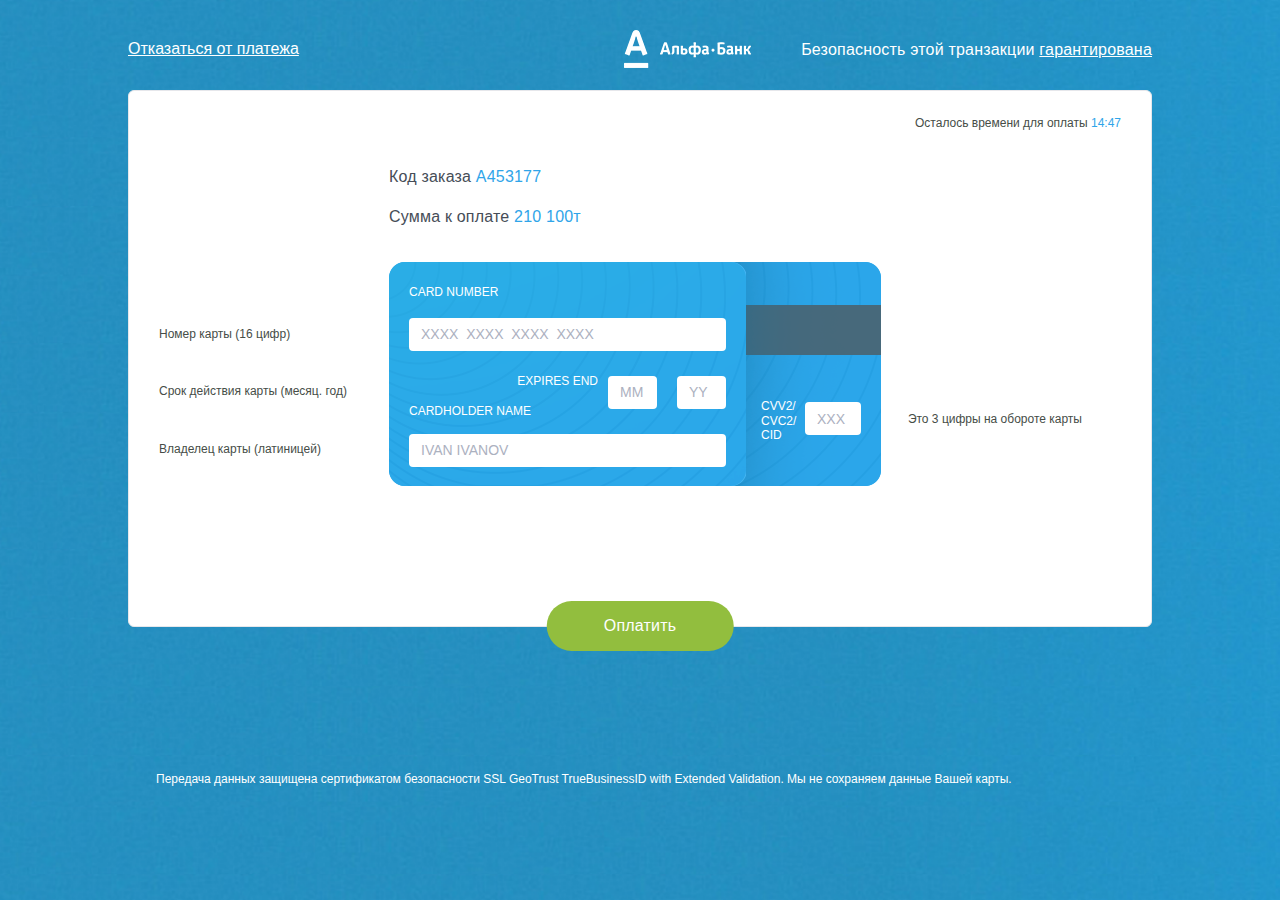
==== index.html @ 0f580984 "upd" ====
<!doctype html>
<html>
<head>
	<meta charset="utf-8">
	<title>Template</title>
	<meta name="viewport" content="width=device-width, initial-scale=1">
	<meta name="format-detection" content="telephone=no">
	<!-- theme color for android 5.0 -->
	<meta name="theme-color" content="#fff"> 
	<link rel="icon" type="image/png" href="img/favicon.png">
	<!-- <meta name="viewport" content="width=1200"> -->
	<!-- <meta name="viewport" content="initial-scale=1, user-scalable=no"> -->
	<link rel="stylesheet" media="all" href="css/screen.css" >
	<link rel="stylesheet" media="all" href="css/style.css" >
	<link rel="stylesheet" media="all" href="css/new.css" >
	<!--[if IE]><script src="js/html5shiv.js"></script><![endif]-->
</head>
<body>
<!-- BEGIN  out-->
<div class="out">
	<!-- center -->
	<div class="center">
		<!-- head -->
		<header class="head">
			<a href="#" class="head__link">Отказаться от платежа</a>
			<div class="head__right">
				<a href="#" class="logo-a"></a>
				<div class="head__text">Безопасность этой транзакции <a href="#">гарантирована</a></div>
			</div>
		</header>
		<!-- card -->
		<div class="cards">
			<form>
				<div class="timer">Осталось времени для оплаты <span class="timer__counter">14:47</span></div>
				<div class="cards__in">
					<div class="cards__left">
						<div class="cards__row">Номер карты (16 цифр)</div>
						<div class="cards__row">Срок действия карты (месяц. год)</div>
						<div class="cards__row">Владелец карты (латиницей)</div>
					</div>
					<div class="cards__right">
						<div class="cards__inf">Код заказа <span>А453177</span></div>
						<div class="cards__inf">Сумма к оплате <span>210 100т</span></div>
						<div class="cards__wrap">
							<div class="card">
								<label class="card__label">card number</label>
								<div class="card__row">
									<input type="text" placeholder="xxxx  xxxx  xxxx  xxxx">
								</div>
								<div class="card__row card__row_term">
									<label class="card__label">EXPIRES END</label>
									<div class="term"><input type="text" placeholder="mm"></div>
									<div class="term"><input type="text" placeholder="yy"></div>
								</div>
								<div class="card__row card__row_name">
									<label class="card__label">cardholder name</label>
									<input type="text" placeholder="IVAN IVANOV">
								</div>
							</div>
							<div class="card card_cvv">
								<div class="cvv">
									<div class="cvv__text">
										<p>CVV2/</p>
										<p>CVC2/</p>
										<p>CID</p>
									</div>
									<div class="cvv__input">
										<input type="text" placeholder="xxx">
									</div>
								</div>
								<div class="card__inf">Это 3 цифры на обороте карты</div>
							</div>
						</div>
					</div>
				</div>
				<button class="btn" type="submit">Оплатить</button>
			</form>
		</div>
	</div>
</div>
<!-- END out-->
<!-- footer -->
<footer class="n-footer">
	<!-- center -->
	<div class="center">Передача данных защищена сертификатом безопасности SSL GeoTrust TrueBusinessID with Extended Validation. Мы не сохраняем данные Вашей карты.</div>
</footer>
<!-- load scripts -->
<script src="js/lib/head.js" data-headjs-load="js/init.js"></script>
</body>
</html>
---- css/screen.css ----
@charset "UTF-8";
@import url(http://fonts.googleapis.com/css?family=Roboto:300,500,400&subset=latin,cyrillic);
html, body, div, span, applet, object, iframe, h1, h2, h3, h4, h5, h6, p, blockquote, pre, a, abbr, acronym, address, big, cite, code, del, dfn, em, img, ins, kbd, q, s, samp, small, strike, strong, sub, sup, tt, var, b, u, i, center, dl, dt, dd, ol, ul, li, fieldset, form, label, legend, table, caption, tbody, tfoot, thead, tr, th, td, article, aside, canvas, details, embed, figure, figcaption, footer, header, hgroup, menu, nav, output, ruby, section, summary, time, mark, audio, video { margin: 0; padding: 0; border: 0; vertical-align: baseline; }

body, html { height: 100%; }

img, fieldset, a img { border: none; }

input[type="text"], input[type="email"], input[type="tel"], textarea { -webkit-appearance: none; }

input[type="submit"], button { cursor: pointer; }
input[type="submit"]::-moz-focus-inner, button::-moz-focus-inner { padding: 0; border: 0; }

textarea { overflow: auto; }

input, button { margin: 0; padding: 0; border: 0; }

div, input, textarea, select, button, h1, h2, h3, h4, h5, h6, a, span, a:focus { outline: none; }

ul, ol { list-style-type: none; }

@media only screen and (min-device-width: 320px) and (max-device-width: 480px) { * { -webkit-text-size-adjust: none; } }
table { border-spacing: 0; border-collapse: collapse; width: 100%; }

html { -webkit-box-sizing: border-box; -moz-box-sizing: border-box; box-sizing: border-box; }

* { -webkit-box-sizing: border-box; -moz-box-sizing: border-box; box-sizing: border-box; }
*:before, *:after { -webkit-box-sizing: border-box; -moz-box-sizing: border-box; box-sizing: border-box; }

body { min-width: 1024px; background: white; font-family: "Roboto", Arial, sans-serif; font-size: 14px; font-weight: 300; line-height: 1.3; color: #464d57; }
body.no-scroll { overflow: hidden; }

a { text-decoration: none; color: #2fa5e9; }
a.pseudo { border-bottom: 1px dotted; }
a.pseudo:hover { text-decoration: none; }
a:hover { color: #9aca40; text-decoration: underline; border-bottom: 0px solid;}

a.check-a { text-decoration: underline; color: #2fa5e9; }
a.check-a:hover { text-decoration: none; color: #2fa5e9; }
input, button, textarea { font-family: "Roboto", Arial, sans-serif; font-size: 14px; font-weight: 300; }

button { background: none; }
/*
.scroll::-webkit-scrollbar { width: 7px; height: 7px; background: none; }
.scroll::-webkit-scrollbar-thumb { background: #e6e7eb; border: 1px solid white; border-radius: 7px; }
.scroll::-webkit-scrollbar-track-piece { width: 7px; }
*/

.scroll { overflow: auto; }
.scroll .jspContainer { overflow: hidden; position: relative; }
.scroll .jspPane { position: absolute; }
.scroll .jspVerticalBar { position: absolute; top: 0; right: 0; width: 5px; height: 100%; background: #e4e8eb; border-radius: 3px; }
.scroll .jspHorizontalBar { position: absolute; bottom: 0; left: 0; width: 100%; height: 16px; }
.scroll .jspVerticalBar *, .scroll .jspHorizontalBar * { margin: 0; padding: 0; }
.scroll .jspCap { display: none; }
.scroll .jspHorizontalBar .jspCap { float: left; }
.scroll .jspTrack { position: relative; }
.scroll .jspDrag { background: #acb1bf; position: relative; top: 0; left: 0; border-radius: 3px; cursor: pointer; }
.scroll .jspHorizontalBar .jspTrack, .scroll .jspHorizontalBar .jspDrag { float: left; height: 100%; }
.scroll .jspArrow { background: #50506d; text-indent: -20000px; display: block; cursor: pointer; }
.scroll .jspArrow.jspDisabled { cursor: default; background: #80808d; }
.scroll .jspVerticalBar .jspArrow { height: 16px; }
.scroll .jspHorizontalBar .jspArrow { width: 16px; float: left; height: 100%; }
.scroll .jspVerticalBar .jspArrow:focus { outline: none; }
.scroll .jspCorner { background: #eeeef4; float: left; height: 100%; }


.bg { padding-bottom: 50px; background: #2c94c6; }
.bg.bg_inner .header { margin-bottom: 10px; }
.bg.bg_mb40 { margin-bottom: 40px; }
.bg.bg_mb80 { margin-bottom: 80px; }
.bg.bg_main { margin-bottom: 0px; background: url(../img/bg.jpg) no-repeat 50% 0 #2c94c6; background-size: 100% auto; }

.center { width: 90%; max-width: 1480px; min-width: 1024px; margin: 0 auto; }
.center.center_small { padding: 0 5%; }

.center-w600 { width: 600px; margin: 0 auto; }

.header { position: relative; margin-bottom: 10px; z-index: 20; }
.header.header_simple { background: #2c94c6; margin-bottom: 30px; }
.header .header__in { height: 86px; padding-top: 35px; border-bottom: 1px solid #55add5; *zoom: 1; }
.header .header__in:after { content: " "; display: table; clear: both; }
.header .header__phone, .header .header__btn { float: left; height: 39px; font-weight: 300; color: white; }
.header .header__phone .icon, .header .header__phone span, .header .header__btn .icon, .header .header__btn span { display: inline-block; vertical-align: middle; }
.header .header__phone span, .header .header__btn span { font-size: 16px; }
.header .header__phone span + .icon, .header .header__btn span + .icon { margin-left: 10px; }
.header .header__phone .icon, .header .header__btn .icon { position: relative; top: -2px; }
.header .header__phone .icon + span, .header .header__btn .icon + span { margin-left: 10px; }
.header .header__phone .icon-arr-down-think, .header .header__btn .icon-arr-down-think { top: 0; font-size: 8px; }
.header .header__phone .icon-user, .header .header__btn .icon-user { font-size: 14px; }
.header .header__phone .icon-phone, .header .header__btn .icon-phone { font-size: 15px; }
.header .header__phone .icon-chat, .header .header__btn .icon-chat { font-size: 15px; }
.header .header__phone { margin-right: 20px; text-align: center; font-size: 0; }
.header .header__phone:before { content: ""; display: inline-block; vertical-align: middle; width: 0; height: 100%; }
.header .header__btn { position: relative; padding: 0 20px; border-radius: 20px; font-size: 0; }
.header .header__btn span { position: relative; top: -1px; border-bottom: 1px solid; }
.header .header__btn.is-active { background: #2a8dbd; }
.header .header__btn.is-active:after { content: ""; position: absolute; bottom: -12px; left: 50%; margin-left: -10px; width: 0px; height: 0px; border-style: solid; border-width: 0 12px 12px 12px; border-color: transparent transparent white transparent; }
.header .header__btn.is-active span { border-color: transparent; }
.header .header__btn.is-active .icon-arr-down-think { top: -1px; -ms-transform: rotate(180deg); -webkit-transform: rotate(180deg); transform: rotate(180deg); }
.header .header__btn_right { float: right; margin-right: -20px; }
.header .header__logo { position: absolute; top: 30px; left: 50%; width: 146px; height: 47px; margin-left: -80px; background: url("../img/svg/logo.svg") no-repeat 0 0; -webkit-background-size: 161px 48px; -moz-background-size: 161px 48px; -o-background-size: 161px 48px; background-size: 161px 48px; width: 161px; height: 48px; display: inline-block; }
.header .header__drop { display: none; position: absolute; top: 85px; left: 0; right: 0; padding: 30px 0 20px; box-shadow: 0 1px 0 0 #e6e7eb; background: white; z-index: 10; }
.header .header__drop.is-upper { z-index: 20; }
.header .header__drop_user { padding: 45px 0; }
.header .header__row { display: table; width: 100%; }

.btn { height: 50px; padding: 0 57px; background: #92be3e; border-radius: 25px; font-size: 16px; font-family: "Roboto", Arial, sans-serif; color: white; }
.btn:hover { background: #9aca40; }
.btn.btn_p30 { padding: 0 30px; }
.btn.btn_small { height: 35px; padding: 0 16px 1px; font-size: 14px; }
.btn.btn_circle { width: 35px; height: 35px; padding: 0; }
.btn.btn_wide { width: 100%; }
.btn.btn_wide.btn_ico { text-align: center; }
.btn.btn_fb, .btn.btn_vk, .btn.btn_ico { text-align: left; font-size: 0; }
.btn.btn_fb i, .btn.btn_fb span, .btn.btn_vk i, .btn.btn_vk span, .btn.btn_ico i, .btn.btn_ico span { display: inline-block; vertical-align: middle; }
.btn.btn_fb span, .btn.btn_vk span, .btn.btn_ico span { margin-left: 10px; padding: 4px 0 4px 10px; border-left: 1px solid rgba(255, 255, 255, 0.3); font-size: 14px; }
.btn.btn_ico-simple { font-size: 0; text-transform: none; }
.btn.btn_ico-simple i, .btn.btn_ico-simple span { display: inline-block; vertical-align: middle; }
.btn.btn_ico-simple span { font-size: 14px; }
.btn.btn_ico-simple i { margin-left: 7px; }
.btn.btn_ico-simple .icon-link { font-size: 14px; }
.btn.btn_white { border-color: transparent; background: transparent; color: white; }
.btn.btn_white span { border-bottom: 1px dotted; }
.btn.btn_white:hover span{ border-bottom: 0px dotted; color: #9aca40;}
.btn.btn_white.is-active { position: relative; border-color: white; background: white; color: #2fa5e9; cursor: default; }
.btn.btn_white.is-active:after { content: ""; position: absolute; left: 50%; bottom: -8px; margin-left: -8px; width: 0px; height: 0px; border-style: solid; border-width: 8px 8px 0 8px; border-color: white transparent transparent transparent; }
.btn.btn_white.is-active span { border-color: transparent; }
.btn.btn_white.is-active:hover span{ border-color: transparent; border-bottom: 0px dotted; color:#2fa5e9}
.btn.btn_bold { font-family: "Roboto", Arial, sans-serif; font-size: 16px; font-weight: 400; }
.btn.btn_blue { background: #2fa5e9; }
.btn.btn_blue:hover { background: #00b6f1; }

.btn.btn_fb { background: #3b5998; }
.btn.btn_vk { background: #4c75a3; }

.btn.btn_fb:hover { background: #4565a7; }
.btn.btn_vk:hover { background: #557eab; }


.btn .icon-facebook, .btn .icon-user { font-size: 14px; }
.btn .icon-vk { font-size: 18px; }
.btn .icon-off { position: relative; top: -1px; font-size: 15px; }
.btn .icon-chat { font-size: 16px; }
.btn .icon-chat:hover { font-size: 16px; border-bottom: 0px solid;}
.btn .icon-close-think { font-size: 13px; }
.btn .icon-creditcard { font-size: 15px; }
.btn .icon-tenge { font-size: 14px; }

.btn-round:hover .btn-round__title { border-color: transparent; color: #9aca40; }
.btn-round.btn-round_plus .btn-round__icon .icon { -ms-transform: rotate(45deg); -webkit-transform: rotate(45deg); transform: rotate(45deg); }
.btn-round.btn-round_mt270 { margin-top: 270px; }
.btn-round .btn-round__icon, .btn-round .btn-round__title { display: inline-block; vertical-align: middle; }
.btn-round .btn-round__icon { width: 40px; height: 40px; margin-right: 7px; background: #92be3e; border-radius: 50%; color: white; text-align: center; font-size: 0; }
.btn-round .btn-round__icon:before { content: ""; display: inline-block; vertical-align: middle; width: 0; height: 100%; }
.btn-round .btn-round__icon .icon { display: inline-block; font-size: 16px; vertical-align: middle; }
.btn-round .btn-round__title { font-size: 14px; border-bottom: 1px solid; color: white; }

.promo { text-align: center; color: white; }
.promo.promo_mb75 { margin-bottom: 75px; } 
.promo.is-hide > .center { height: 0; min-height: 0; }
.promo.promo_tickets { margin-bottom: 40px; }
.promo.promo_tickets .promo__text { margin-bottom: 40px; }
.promo.promo_tickets .promo__text a { display: inline-block; color: white; line-height: 1; }
.promo.promo_tickets .promo__text a:hover {  border-bottom: 0px solid; color: #9aca40;}
.promo.promo_tickets .promo__text .icon-tenge { font-size: 13px; }
.promo.promo_payment { margin-bottom: 75px; }
.promo.promo_payment .promo__text { margin-bottom: 0; }
.promo.promo_payment .promo__text p { margin-bottom: 10px; font-size: 14px; }
.promo.promo_payment .promo__text p:first-child { margin-bottom: 30px; font-size: 16px; }
.promo.promo_success { margin-bottom: 50px; }
.promo.promo_success .promo__text { margin-bottom: 0; }
.promo.promo_success .promo__text p { margin-bottom: 10px; font-size: 14px; }
.promo.promo_success .promo__text p:first-child { margin-bottom: 40px; font-size: 16px; }
.promo.promo_success .promo__text span { font-size: 16px; font-weight: 500; }
.promo.promo_success .btn { margin-top: 5px; }
.promo.promo_success .icon-star { font-size: 22px; }
.promo.promo_success .icon-tenge { font-size: 13px; }
.promo .promo__in { display: inline-block; width: 100%; padding: 25px 5% 65px; vertical-align: middle; }
.promo .promo__close { position: absolute; top: 0; right: 0; font-size: 0; font-weight: 300; color: white; }
.promo .promo__close:hover { color: #9aca40; }
.promo .promo__close span, .promo .promo__close .icon { display: inline-block; vertical-align: middle; }
.promo .promo__close span { border-bottom: 1px dotted; font-size: 14px; line-height: 1.3; }
.promo .promo__close .icon { margin-left: 10px; font-size: 16px; }
.promo .promo__title { margin-bottom: 20px; font-size: 40px; line-height: 1.1; }
.promo .promo__text { margin-bottom: 80px; font-size: 16px; }
.promo .promo__list { font-size: 0; }
.promo .promo__item { display: inline-block; width: 20%; padding: 0 2%; vertical-align: top; }
.promo .promo__item:nth-child(1) .icon { color: #9d54af; }
.promo .promo__item:nth-child(2) .icon { color: #29c2fa; }
.promo .promo__item:nth-child(3) .icon { color: #4ac277; }
.promo .promo__item:nth-child(4) .icon { color: #f55850; }
.promo .promo__item:nth-child(5) .icon { color: #f99b1f; }
.promo .promo__ico { width: 120px; height: 120px; background: white; border-radius: 50%; margin: 0 auto 25px; text-align: center; font-size: 0; }
.promo .promo__ico:before { content: ""; display: inline-block; vertical-align: middle; width: 0; height: 100%; }
.promo .promo__ico .icon { font-size: 64px; vertical-align: middle; }
.promo .promo__type { margin-bottom: 15px; font-size: 20px; font-weight: 400; }
.promo .promo__desc { font-size: 14px; line-height: 1.7; }
.promo > .center { position: relative; height: calc(100vh - 216px); min-height: 550px; color: white; text-align: center; font-size: 0; -webkit-transition: height 0.4s; -moz-transition: height 0.4s; -o-transition: height 0.4s; transition: height 0.4s; overflow: hidden; }
.promo > .center:before { content: ""; display: inline-block; vertical-align: middle; width: 0; height: 100%; }

.tabs { margin-bottom: 70px; }
.tabs .tabs__nav { *zoom: 1; }
.tabs .tabs__nav:after { content: " "; display: table; clear: both; }
.tabs .tabs__nav-in { float: left; background: #cde7f3; border-radius: 8px 8px 0 0; overflow: hidden; }
.tabs .tabs__nav-in a { float: left; width: 265px; height: 65px; text-align: center; font-size: 0; }
.tabs .tabs__nav-in a:before { content: ""; display: inline-block; vertical-align: middle; width: 0; height: 100%; }
.tabs .tabs__nav-in a.is-active { background: white; }
.tabs .tabs__nav-in a.is-active .icon { color: #9aca40; }
.tabs .tabs__nav-in a.is-active span { color: #464d57; }
.tabs .tabs__nav-in .icon, .tabs .tabs__nav-in span { display: inline-block; vertical-align: middle; color: #2fa5e9; }
.tabs .tabs__nav-in .icon { margin-right: 12px; font-size: 22px; }
.tabs .tabs__nav-in span { border-bottom: 1px dotted; font-size: 16px; color: #2fa5e9; line-height: 1.2; }
.tabs .tabs__nav-in span:hover { border-bottom: 0px dotted; font-size: 16px;  line-height: 1.2; }
.tabs .tabs__container { background: white; border-radius: 0 8px 8px 8px; }

.route { position: relative; padding: 27px 30px 30px; }
.route .route__row { position: relative; display: table; width: 100%; table-layout: fixed; margin-bottom: 30px; }
.route .route__row_labels { margin-bottom: 15px; font-size: 14px; font-weight: 400; text-transform: uppercase; }
.route .route__row_labels .route__cell { padding-left: 65px; }
.route .route__row_labels .route__cell:first-child { padding: 0 65px 0 0; }
.route .route__cell { display: table-cell; width: 50%; vertical-align: top; }
.route .route__cell > .btn { float: right; }
.route .route__cell_padding { padding-left: 65px; }
.route .route__cell_center { width: 130px; padding: 0 20px; }
.route .route__text { display: table-cell; height: 35px; color: #acb1bf; vertical-align: middle; }
.route .route__plane { position: relative; padding: 6px 0; text-align: center; font-size: 0; }
.route .route__plane:before { content: ""; position: absolute; top: 18px; left: 0; width: 100%; height: 1px; border-bottom: 1px dotted #c8cbd4; }
.route .route__plane .icon { position: relative; padding: 0 5px; background: white; font-size: 23px; color: #2fa5e9; z-index: 2; }
.route .route__btn { position: absolute; left: 0; right: 0; bottom: -25px; text-align: center; }
.route .date { float: left; }
.route .date_right { float: right; }
.route .date_right.is-active:before, .route .date_right.is-active:after { left: auto; right: 30px; }
.route .mselect_ml155 { margin-left: 155px; }
.route .mselect_mr155 { margin-right: 155px; }
.route .mselect_mr51 { margin-right: 51px; }
.route .people { float: left; margin-right: 5px; }

.route2 { position: relative; padding: 0px 0px 0px; height: 0px;}
.route2 .route__btn { position: absolute; left: 0; right: 0; bottom: -25px; text-align: center; }

.add { height: 8px; margin-bottom: 40px; border-bottom: 1px solid #e6e7eb; text-align: center; font-size: 0; }
.add.add_no-border { height: auto; border: none; }
.add.add_mb80 { margin-bottom: 80px; }
.add .add__btn { padding: 0 25px; background: white; font-size: 0; vertical-align: middle; }
.add .add__btn span { display: inline-block; margin-left: 10px; border-bottom: 1px dotted; font-size: 14px; font-weight: 400; vertical-align: middle; line-height: 1.3; }
.add .add__btn:hover span { color: #9aca40; border-bottom: 0px dotted;}
.add .add__btn:hover .plus { background: #9aca40; border-bottom: 0px dotted;}

.plus, .minus { position: relative; display: inline-block; width: 16px; height: 16px; background: #2fa5e9; border-radius: 50%; vertical-align: middle; }
.plus:before, .plus:after, .minus:before, .minus:after { content: ""; position: absolute; background: white; }
.plus:before, .minus:before { top: 7px; left: 4px; width: 8px; height: 2px; }

.plus:after { top: 4px; left: 7px; width: 2px; height: 8px; }

.date.is-active:before, .date.is-active:after { content: ""; position: absolute; bottom: -5px; left: 30px; width: 0px; height: 0px; border-style: solid; border-width: 0 10px 10px 10px; border-color: transparent transparent #afd0e1 transparent; z-index: 30; }
.date.is-active:after { bottom: -6px; border-color: transparent transparent #f9f9fb transparent; }
.date.is-active .dp { z-index: 20; }
.date.is-chousen .date__value { font-weight: 400; }
.date .date__in { padding: 7px 0; cursor: pointer; }
.date .date__value, .date .date__ico { display: inline-block; vertical-align: middle; }
.date .date__value { border-bottom: 1px dotted; line-height: 1.2; color: #2fa5e9; }
.date .date__value:hover { border: none; color: #9aca40;  } 
.date .date__ico { margin-right: 5px; text-align: center; color: #2fa5e9; }
.date .icon { font-size: 17px; }
.date .icon:hover { border: none; color: #9aca40;  }

.mselect { position: relative; }
.mselect .mselect__value { display: none; height: 35px; border: 1px solid #c8cbd4; border-radius: 4px; overflow: hidden; }
.mselect .mselect__del { float: right; height: 33px; margin-left: 10px; padding: 0 10px 1px; font-size: 0; color: #ced1d9; }
.mselect .mselect__del:hover { color: #2fa5e9; }
.mselect .mselect__del .icon, .mselect .mselect__del span { display: inline-block; vertical-align: middle; font-size: 14px; }
.mselect .mselect__del .icon { margin-left: 5px; }
.mselect .mselect__text { padding: 0 15px; line-height: 33px; font-weight: 400; overflow: hidden; -ms-text-overflow: ellipsis; text-overflow: ellipsis; white-space: nowrap; }
.mselect .mselect__text span { font-size: 12px; font-weight: 300; color: #acb1bf; }
.mselect .mselect__drop { display: none; position: absolute; top: 39px; left: 0; right: 0; min-width: 330px; min-height: 35px; background: white; border: 1px solid #2fa5e9; border-radius: 4px; box-shadow: 0 1px 3px rgba(0, 0, 0, 0.2); z-index: 10; }
.mselect .mselect__drop:before, .mselect .mselect__drop:after { content: ""; position: absolute; top: -10px; left: 30px; width: 0px; height: 0px; border-style: solid; border-width: 0 10px 10px 10px; }
.mselect .mselect__drop:before { top: -10px; border-color: transparent transparent #2fa5e9 transparent; }
.mselect .mselect__drop:after { top: -9px; border-color: transparent transparent white transparent; }
.mselect .mselect__wrap:before, .mselect .mselect__wrap:after { content: ""; position: absolute; left: 0; right: 10px; height: 5px; background: white; }
.mselect .mselect__wrap:before { top: 0; border-radius: 4px 4px 0 0; }
.mselect .mselect__wrap:after { bottom: 0; border-radius: 0 0 4px 4px; }
.mselect .mselect__map { padding: 10px; }
.mselect .mselect__list { display: table; width: 100%; margin-bottom: 10px; }
.mselect .mselect__btn, .mselect .mselect__city, .mselect .mselect__item { display: table; width: 100%; }
.mselect .mselect__cell { display: table-cell; }
.mselect .mselect__cell:last-child { text-align: right; text-transform: uppercase; }
.mselect .mselect__btn { background: #92be3e; border-radius: 4px; cursor: pointer; }
.mselect .mselect__btn:hover { background: #9aca40; }
.mselect .mselect__btn .mselect__cell { padding: 10px; color: white; vertical-align: middle; }
.mselect .mselect__btn .mselect__cell:first-child { padding-right: 0; }
.mselect .mselect__btn .icon { font-size: 20px; color: #cde5a0; vertical-align: middle; }
.mselect .mselect__city { padding: 5px 10px; }
.mselect .mselect__city .mselect__cell { color: #acb1bf; }
.mselect .mselect__city .mselect__cell:first-child { padding-right: 10px; font-size: 12px; }
.mselect .mselect__city .mselect__cell:first-child span { font-size: 14px; font-weight: 400; color: #2fa5e9; }
.mselect .mselect__item, .mselect .mselect__city { cursor: pointer; }
.mselect .mselect__item:hover, .mselect .mselect__city:hover { background: #f6fbfe; }
.mselect .mselect__item .mselect__cell { padding: 5px 10px; color: #acb1bf; }
.mselect .mselect__item .mselect__cell:first-child { padding: 5px 0 5px 25px; color: #464d57; }
.mselect .scroll { max-height: 400px; }
.mselect .mselect__field {min-height: 35px;}

.gradio { position: relative; display: table; width: 100%; border: 1px solid #2fa5e9; border-radius: 4px; table-layout: fixed; overflow: hidden; -webkit-touch-callout: none; -webkit-user-select: none; -khtml-user-select: none; -moz-user-select: none; -ms-user-select: none; user-select: none; }
.gradio.gradio_w90 { width: 90px; }
.gradio.gradio_w250 { width: 250px; }
.gradio input { position: absolute; top: 0; left: 0; opacity: 0; visibility: hidden; }
.gradio input:checked + .gradio__in { background: #2fa5e9; color: white; cursor: default; }
.gradio .gradio__item { display: table-cell; height: 33px; border-left: 1px solid #2fa5e9; vertical-align: middle; }
.gradio .gradio__item:hover { background: #f6fbfe; }
.gradio .gradio__item:first-child { border: none; }
.gradio .gradio__in { display: block; height: 33px; text-align: center; font-size: 0; color: #2fa5e9; cursor: pointer; }
.gradio .gradio__in:before { content: ""; display: inline-block; vertical-align: middle; width: 0; height: 100%; }
.gradio .gradio__in .icon, .gradio .gradio__in span { display: inline-block; vertical-align: middle; }
.gradio .gradio__in span { font-size: 14px; }
.gradio .icon-plane-right { font-size: 18px; }
.gradio .icon-planes { font-size: 26px; }
.gradio .icon-man, .gradio .icon-woman { font-size: 24px; }

.field { position: relative; }
.field.is-error .field__in .input { border-color: #f44c46; }
.field.is-error .field__in .icon-exclamation { display: block; }
.field.field_w120 { width: 140px; }
.field.field_right { float: right; }
.field .field__label { margin-bottom: 10px; text-transform: uppercase; font-family: "Roboto", Arial, sans-serif; font-size: 14px; font-weight: 400; line-height: 1.3; color: #464d57;} 
.field .field__text { padding-top: 10px; font-size: 12px; color: #acb1bf; }
.field .field__in { position: relative; display: table; width: 100%; }
.field .field__cell { display: table-cell; padding-left: 5px; vertical-align: top; }
.field .field__cell:first-child { padding: 0; } 
.field .field__cell_w110 { width: 110px; }
.field .field__error { top: 100%; left: 0; right: 0; margin-top: 3px; font-size: 12px; color: #f44c46; }
.field .icon-exclamation { display: none; position: absolute; top: 10px; right: 10px; font-size: 16px; color: #f44c46; }
.field .icon-exclamation:before { position: relative; top: -1px; left: 0; }

.input { width: 100%; height: 35px; padding: 0 15px; border: 1px solid #c8cbd4; border-radius: 4px; font-weight: 400; }
.input:focus { border-color: #2fa5e9; }
.input.input_w120 { width: 120px; }

.textarea { width: 100%; height: 240px; padding: 10px 15px; border: 1px solid #c8cbd4; border-radius: 4px; font-weight: 400; }
.textarea:focus { border-color: #2fa5e9; }

.people { *zoom: 1; }
.people:after { content: " "; display: table; clear: both; }
.people .people__item { position: relative; float: left; margin-right: 30px; height: 55px  }
.people .people__item:hover .people__actions, .people .people__item:hover .people__type { visibility: visible; }
.people .people__list, .people .people__actions { float: left; }
.people .people__list { height: 36px; font-size: 0; width: 100px; cursor: pointer }
.people .people__list:before { content: ""; display: inline-block; width: 0; height: 100%; vertical-align: middle; }
.people .people__actions, .people .people__type { visibility: visible; }
.people .people__actions { width: 16px; font-size: 0; margin-right: 3px; }
.people .people__type { position: absolute; left: 0; bottom: -20px; color: #acb1bf; white-space: nowrap; }
.people .plus, .people .minus { background: #f1f9fd; }
.people .plus:before, .people .plus:after, .people .minus:before, .people .minus:after { background: #2fa5e9; }
.people .plus:hover, .people .minus:hover { background: #6cb6f5; }
.people .plus:hover:before, .people .plus:hover:after, .people .minus:hover:before, .people .minus:hover:after { background: white; }
.people .plus { margin-bottom: 4px; }
.people .icon { margin-right: 6px; color: #f0f1f5; vertical-align: middle; }
.people .icon.is-active { color: #2fa5e9; }
.people .icon-man { font-size: 32px; }
.people .icon-adult { font-size: 24px; }
.people .icon-child { font-size: 22px; }

.companies { font-size: 0; text-align: center; }
.companies .companies__title { margin-bottom: 40px; font-size: 16px; color: white; line-height: 1.5; }
.companies .companies__logo { padding: 1px 20px; text-align: center; }
.companies .companies__logo img { display: inline-block; max-height: 100%; opacity: 0.4; }
.companies .companies__logo img:hover { opacity: 1; }
.companies .companies__sl { max-height: 100px; padding: 0 20px; opacity: 0; -webkit-transition: opacity 0.2s; -moz-transition: opacity 0.2s; -o-transition: opacity 0.2s; transition: opacity 0.2s; }
.companies .companies__sl.is-init { opacity: 1; }
.companies .slick-prev, .companies .slick-next { top: 0; height: 100%; margin: 0; font-family: "icomoon"; speak: none; font-style: normal; font-weight: normal; font-variant: normal; text-transform: none; line-height: 1; -webkit-font-smoothing: antialiased; }
.companies .slick-prev:before, .companies .slick-next:before { display: block; height: auto; font-size: 18px; line-height: 1; opacity: 0.7; -webkit-transform: translate3d(0, 0, 0); -moz-transform: translate3d(0, 0, 0); -ms-transform: translate3d(0, 0, 0); -o-transform: translate3d(0, 0, 0); transform: translate3d(0, 0, 0); }
.companies .slick-prev:hover:before, .companies .slick-next:hover:before { opacity: 1; }
.companies .slick-prev { left: -1px; padding: 0 10px 0 2px; border-radius: 0 8px 8px 0; }
.companies .slick-prev:before { content: "\e659"; }
.companies .slick-next { right: -1px; padding: 0 2px 0 10px; border-radius: 8px 0 0 8px; }
.companies .slick-next:before { content: "\e658"; }

.desc { margin-bottom: 80px; margin-top: 60px;  text-align: center; } 
.desc .desc__ask { margin-bottom: 20px; color: #aeaeae; text-transform: uppercase; }
.desc .desc__title { margin-bottom: 35px; font-size: 22px; line-height: 1.45; }
.desc .desc__title a { display: inline-block; position: relative; border-bottom: 1px dotted; line-height: 1; text-decoration: none; }
.desc .desc__title a:hover { border: none; color: #9aca40;  }
.desc .desc__title a.is-disabled { border: none; color: #464d57; cursor: text; }
.desc .desc__title a.is-active .icon { top: 7px; padding: 0 8px 0 0; -ms-transform: rotate(180deg); -webkit-transform: rotate(180deg); transform: rotate(180deg); }
.desc .desc__title .icon { position: absolute; top: 8px; right: -22px; padding-left: 8px; font-size: 8px; }
.desc .desc__list { font-size: 0; }
.desc .desc__item { position: relative; display: inline-block; width: 20%; padding: 0 2%; vertical-align: top; }
.desc .desc__item:before { content: ""; position: absolute; top: 44px; right: 50%; width: 100%; height: 1px; border-bottom: 1px dotted #c8cbd4; }
.desc .desc__item.desc__item_1:before { display: none; }
.desc .desc__item.desc__item_1 .icon { font-size: 72px; color: #9e8adb; }
.desc .desc__item.desc__item_2 .icon { font-size: 88px; color: #41b7cc; }
.desc .desc__item.desc__item_3 .icon { font-size: 75px; color: #63c985; }
.desc .desc__item.desc__item_4 .icon { font-size: 79px; color: #f5a61d; }
.desc .desc__item.desc__item_5 .icon { font-size: 78px; color: #f1685a; }
.desc .desc__item.desc__item_4, .desc .desc__item.desc__item_5 { display: none; }
.desc .desc__item.desc__item_6 .icon { font-size: 82px; color: #f5a61d; }
.desc .desc__item.desc__item_7 .icon { font-size: 84px; color: #f1685a; }
.desc .desc__ico { position: relative; width: 132px; height: 88px; margin: 0 auto 30px; background: white; text-align: center; font-size: 0; z-index: 2; }
.desc .desc__ico:before { content: ""; display: inline-block; vertical-align: middle; width: 0; height: 100%; }
.desc .desc__text { font-size: 14px; line-height: 1.7; }
.desc .desc__content { font-size: 16px; text-align: left; line-height: 1.65; }
.desc .desc__content p { padding-bottom: 10px; }
.desc .desc__content b, .desc .desc__content strong { font-weight: 400; }
.desc .desc__more { display: none; }



.social { font-size: 0; }
.social a { display: inline-block; margin-right: 10px; text-decoration: none; vertical-align: middle; }
.social .icon { font-size: 20px; }
.social .icon-facebook { color: #45639e; }
.social .icon-vk { color: #51749c; }
.social .icon-twitter { color: #23b9eb; }
.social .icon-google { color: #dc4835; }
.social .icon-email { color: #0f4483; }
.social .icon-mail { color: #3b5bd1; }

.footer { padding: 55px 0 30px; border-top: 1px solid #e6e7eb; }
.footer .footer__row { display: table; width: 100%; table-layout: fixed; }
.footer .footer__col { display: table-cell; padding-right: 2%; vertical-align: top; }
.footer .footer__col:last-child { width: 205px; padding: 0; }
.footer .footer__title { margin-bottom: 20px; font-weight: 400; color: #b2b4b7; text-transform: uppercase; }
.footer .footer__nav { margin-bottom: 15px; }
.footer .footer__nav li { margin-bottom: 10px; }
.footer .footer__nav a { border-bottom: 1px solid; color: #464d57; }
.footer .footer__nav a.pseudo { border-style: dotted; text-decoration: none; }
.footer .footer__nav a:hover { color: #9aca40; text-decoration: none; border-bottom: 0px solid; }
.footer .footer__nav .footer__text { padding-top: 3px; }
.footer .footer__nav .icon-heart { margin-left: 4px; font-size: 9px; color: #f44c46; }
.footer .footer__text { font-size: 12px; }
.footer .footer__social { padding-top: 28px; }
.footer .footer__social .footer__text { margin-bottom: 10px; }
.footer .footer__partners { padding-top: 26px; }
.footer .footer__partners span { display: block; margin-bottom: 15px; }
.footer .footer__partners img { margin: 0 20px 24px 0; vertical-align: middle; }
.footer .footer__partners img:last-child { margin-right: 0; }
.footer .footer__partners .footer__text { margin-bottom: 12px; }

.steps { position: relative; margin-bottom: 40px; padding: 0 20px; text-align: center; font-size: 0; color: white; }
.steps.steps_mb50 { margin-bottom: 50px; }
.steps.steps_mb70 { margin-bottom: 70px; }
.steps .steps__item { display: inline-block; width: 16.5%; padding: 10px 0; background: #6bb7dd; border-radius: 6px; vertical-align: middle; text-decoration: none; color: white; }
.steps .steps__item:hover, .steps .steps__item.is-active { background: white;  }
.steps .steps__item:hover .steps__ico, .steps .steps__item:hover .steps__number, .steps .steps__item.is-active .steps__ico, .steps .steps__item.is-active .steps__number { color: #2fa5e9; }
.steps .steps__item:hover .steps__number, .steps .steps__item.is-active .steps__number { border-color: #dadbdd; }
.steps .steps__item:hover .steps__title, .steps .steps__item.is-active .steps__title { color: #464d57; }
.steps .steps__item.is-active { cursor: default; }
.steps .steps__item.is-active .steps__ico { display: block; }

.steps .steps__item1 { cursor: default;display: inline-block; width: 16.5%; padding: 10px 0; background: #6bb7dd; border-radius: 6px; vertical-align: middle; text-decoration: none; color: white; }
 

.steps .steps__dots { position: relative; display: inline-block; width: 3%; height: 130px; padding: 0 7px; vertical-align: middle; text-align: center; font-size: 0; }
.steps .steps__dots:before { content: ""; display: inline-block; vertical-align: middle; width: 0; height: 100%; }
.steps .steps__dots:after { content: ""; display: inline-block; width: 100%; border-bottom: 1px dotted #75bde1; }
.steps .steps__dots_small { width: 2%; }
.steps .steps__left, .steps .steps__right { position: absolute; top: 0; height: 100%; text-align: center; font-size: 0; }
.steps .steps__left:before, .steps .steps__right:before { content: ""; display: inline-block; vertical-align: middle; width: 0; height: 100%; }
.steps .steps__left .icon, .steps .steps__right .icon { font-size: 30px; vertical-align: middle; }
.steps .steps__left { left: 0; }
.steps .steps__right { right: 0; }
.steps .steps__ico { display: none; height: 58px; margin-bottom: 10px; text-align: center; font-size: 0; }
.steps .steps__ico:before { content: ""; display: inline-block; vertical-align: middle; width: 0; height: 100%; }
.steps .steps__ico .icon { font-size: 38px; vertical-align: middle; }
.steps .steps__in { display: table; }
.steps .steps__number, .steps .steps__title { display: table-cell; height: 42px; vertical-align: middle; }
.steps .steps__number { width: 44px; border-right: 1px solid #89c5e4; font-size: 30px; }
.steps .steps__title { padding: 0 12px; font-size: 14px; text-align: left; }

.fly { position: relative; margin-bottom: 40px; }
.fly.fly_mb20 { margin-bottom: 20px; }
.fly.fly_mb50 { margin-bottom: 50px; }
.fly.fly_mb90 { margin-bottom: 90px; }
.fly.fly_transfer { margin: 0; }
.fly.fly_transfer .fly__l { padding: 0 20px 0 0; *zoom: 1; }
.fly.fly_transfer .fly__l:after { content: " "; display: table; clear: both; }
.fly.fly_transfer .fly__l .fly__col:first-child { float: left; width: 620px; padding: 0; }
.fly.fly_transfer .fly__l .fly__col:last-child { display: block; width: auto; overflow: hidden; }
.fly.fly_transfer .fly__col-l { margin-bottom: 7px; }
.fly.fly_transfer .fly__col-l .fly__col-in:first-child { padding-right: 20px; }
.fly.fly_transfer .fly__i { display: block; width: 620px; margin: 0; *zoom: 1; }
.fly.fly_transfer .fly__i:after { content: " "; display: table; clear: both; }
.fly.fly_transfer .fly__i .fly__time { margin: 0 10px 0 0; }
.fly.fly_transfer .fly__i-cell { display: block; float: left; }
.fly.fly_transfer .fly__i-cell:first-child { width: 200px; }
.fly.fly_transfer .fly__i-cell:nth-child(2) { width: 260px; margin-left: -70px; margin-right: 30px; }
.fly.fly_transfer .fly__i-cell:last-child { width: 200px; }
.fly.fly_transfer .fly__val + .fly__label { margin-top: 5px; }
.fly.fly_transfer .fly__place { font-size: 14px; }
.fly.fly_transfer .fly__circle { margin: 0; padding-top: 48px; }
.fly.fly_transfer .fly__time, .fly.fly_transfer .fly__date { display: inline-block; vertical-align: middle; }
.fly.fly_transfer .fly__date { color: #2fa5e9; }
.fly.fly_transfer .fly__date .icon, .fly.fly_transfer .fly__date span { display: inline-block; vertical-align: middle; }
.fly.fly_transfer .fly__date .icon { position: relative; top: -2px; margin-right: 5px; font-size: 17px; }
.fly.fly_transfer .fly__date span { font-size: 14px; font-family: "RobotoRegular", Arial, sans-serif; }
.fly.fly_transfer .fly__val_big { font-size: 24px; font-family: "RobotoRegular", Arial, sans-serif; }
.fly.fly_transfer .fly__attention { margin: 25px 0; padding: 10px 15px; background: #9aca40; font-size: 14px; font-family: "RobotoRegular", Arial, sans-serif; color: white; }
.fly .fly__anchor { position: absolute; top: -20px; left: 0; right: 0; height: 1px; }
.fly .fly__in { margin-bottom: 13px; background: white; border-radius: 6px; }
.fly .fly__head { background: #9aca40; border-radius: 6px 6px 0 0; color: white; }
.fly .fly__head-in { display: table; width: 100%; }
.fly .fly__head-in .fly__cell { height: 40px; }
.fly .fly__head-in .fly__cell:first-child { width: 70px; text-align: center; }
.fly .fly__head-in .fly__cell:first-child .icon { font-size: 20px; }
.fly .fly__head-in .fly__cell:last-child { padding: 0 20px; vertical-align: middle; }
.fly .fly__cell { display: table-cell; vertical-align: middle; }
.fly .fly__cell:last-child { text-align: right; }
.fly .fly__meta { font-size: 0; }
.fly .fly__meta li { display: inline; margin-right: 15px; font-size: 14px; }
.fly .fly__meta li:last-child { margin-left: 20px; }
.fly .fly__meta .icon-date { position: relative; top: 1px; margin-right: 10px; font-size: 17px; }
.fly .fly__company { font-size: 0; }
.fly .fly__company img { max-width: 100%; max-height: 36px; opacity: 0.4; }
.fly .fly__l { display: table; width: 100%; padding: 15px 0;  }
.fly .fly__l .fly__col:first-child { padding: 0 20px 0 70px; }
.fly .fly__l .fly__col:last-child { padding: 0 0 0 20px; }
.fly .fly__col { display: table-cell; vertical-align: top; }
.fly .fly__col:first-child { width: 260px; }
.fly .fly__col:last-child { width: 240px; }
.fly .fly__col-l { display: table; width: 100%; }
.fly .fly__col-in { display: table-cell; vertical-align: top; }
.fly .fly__label { margin-bottom: 4px; font-size: 14px; font-weight: 400; text-transform: uppercase; }
.fly .fly__label_mb18 { margin-bottom: 18px; }
.fly .fly__val { font-size: 14px; }
.fly .fly__val + .fly__label { margin-top: 18px; }
.fly .fly__val_mb35 { margin-bottom: 35px; }
.fly .fly__i { display: table; width: 100%; /*margin-bottom: 15px;*/ table-layout: fixed; }
.fly .fly__i .fly__val { margin-bottom: 3px; }
.fly .fly__i .fly__time { margin-bottom: 2px; }
.fly .fly__i-cell { display: table-cell; vertical-align: top; }
.fly .fly__i-cell:nth-child(1), .fly .fly__i-cell:nth-child(3) { width: 140px; text-overflow: ellipsis; /*overflow: hidden;*/ }
.fly .fly__i-cell:nth-child(2) { padding: 0 10px; text-align: center; }
.fly .fly__time { margin-bottom: 10px; font-size: 24px; font-weight: 400; }
.fly .fly__place { font-size: 12px; color: #acb1bf; }
.fly .fly__trans { display: table; width: 100%; padding-bottom: 5px; text-align: center; }
.fly .fly__trans-in { display: table-cell; padding: 0 20px; vertical-align: middle; line-height: 0.1; }
.fly .fly__trans-title, .fly .fly__trans-data { display: inline; }
.fly .fly__trans-title { margin-right: 3px; font-size: 12px; color: #ced1d9; }
.fly .fly__trans-data { font-size: 12px; color: #acb1bf; }
.fly .fly__trans-data span { font-size: 14px; font-weight: 400; color: #464d57; }
.fly .fly__circle { position: relative; height: 77px; margin-top: 15px; padding-top: 35px; overflow: hidden; }
.fly .fly__circle:before { content: ""; position: absolute; top: 12px; left: 50%; width: 320px; height: 320px; margin-left: -160px; border-radius: 50%; border: 1px dotted #e6e7eb;  }
.fly .fly__circle .fly__label, .fly .fly__circle .fly__val { text-align: center; }
.fly .fly__circle .fly__val { font-weight: 400; }
.fly .fly__circle-ico { position: absolute; top: 0; left: 0; right: 0; text-align: center; }
.fly .fly__circle-ico .icon { font-size: 24px; color: #2fa5e9; }
.fly .fly__btn { width: 100%; height: 50px; background: #9aca40; border-radius: 0 0 6px 6px; font-size: 0; color: white; }
.fly .fly__btn.is-active { border-radius: 0; }
.fly .fly__btn.is-active .icon { -ms-transform: rotate(180deg); -webkit-transform: rotate(180deg); transform: rotate(180deg); }
.fly .fly__btn span, .fly .fly__btn .icon { display: inline-block; vertical-align: middle; }
.fly .fly__btn span { border-bottom: 1px dotted; font-size: 16px; }
.fly .fly__btn .icon { margin-left: 10px; font-size: 7px; }
.fly .fly__more { display: table; padding: 30px 25px 35px; width: 100%; table-layout: fixed; }
.fly .fly__more-col { display: table-cell; vertical-align: top; }
.fly .fly__more-col:first-child, .fly .fly__more-col:last-child { width: 200px; }
.fly .fly__more-col:nth-child(2) { padding: 0 25px; }
.fly .fly__more-place { min-height: 120px; margin-bottom: 20px; }
.fly .fly__more-place .fly__time { margin-bottom: 2px; }
.fly .fly__row { display: table; width: 100%; margin-bottom: 20px; }
.fly .fly__row-cell { display: table-cell; vertical-align: top; }
.fly .fly__map { position: relative; height: 346px; background: #e6e7eb; }
.fly .fly__detail { margin-bottom: 30px; }
.fly .fly__city { font-size: 12px; color: #acb1bf; }
.fly .fly__city span { font-size: 14px; color: #464d57; }
.fly .fly__late { font-size: 0; }
.fly .fly__late-cell { display: inline-block; vertical-align: middle; }
.fly .fly__late-cell:first-child { position: relative; width: 63px; padding: 0 15px 0 0; }
.fly .fly__late-cell:last-child { width: 137px; }
.fly .fly__late-cell ul { display: table; width: 100%; margin-top: 7px; font-size: 14px; }
.fly .fly__late-cell ul:first-child { margin-top: 0; }
.fly .fly__late-cell ul:first-child li:last-child { color: #2fa5e9; }
.fly .fly__late-cell li { display: table-cell; white-space: nowrap;}
.fly .fly__late-cell li:last-child { width: 50px; padding-left: 10px; font-weight: 400; text-align: right;}
.fly .fly__late-ico { position: absolute; top: 0; left: 0; width: 48px; height: 48px; text-align: center; font-size: 0; }
.fly .fly__late-ico:before { content: ""; display: inline-block; vertical-align: middle; width: 0; height: 100%; }
.fly .fly__late-ico .icon { font-size: 20px; color: #2fa5e9; vertical-align: middle; }
.fly .fly__weather { display: table; width: 100%; }
.fly .fly__weather-cell { display: table-cell; vertical-align: middle; }
.fly .fly__weather-cell:first-child { width: 63px; padding: 0 15px 0 0; text-align: center; }
.fly .fly__weather-cell .icon { font-size: 40px; color: #2fa5e9; }
.fly .fly__weather-month { margin-bottom: 2px; }
.fly .fly__weather-val { font-size: 24px; }
.fly .fly__weather-val sup { vertical-align: top; font-size: 12px; }
.fly .fly__photos { padding: 0 25px 30px; }
.fly .fly__photos-head { margin-bottom: 15px; *zoom: 1; }
.fly .fly__photos-head:after { content: " "; display: table; clear: both; }
.fly .fly__photos-head .fly__label, .fly .fly__photos-head .fly__tabs { float: left; }
.fly .fly__photos-head .fly__label { margin: 6px 15px 0 0; }
.fly .fly__tabs { font-size: 0; }
.fly .fly__tabs button { position: relative; height: 30px; padding: 0 25px; border-radius: 15px; border: 1px solid transparent; vertical-align: top; font-size: 14px; color: #2fa5e9; }
.fly .fly__tabs button span { border-bottom: 1px dotted; }
.fly .fly__tabs button:hover span { border-bottom: 0px dotted;color: #9aca40; }
.fly .fly__tabs button.is-active { border-color: #2fa5e9; background: #2fa5e9; color: white; }
.fly .fly__tabs button.is-active:after { content: ""; position: absolute; bottom: -8px; left: 50%; margin-left: -8px; width: 0px; height: 0px; border-style: solid; border-width: 8px 8px 0 8px; border-color: #2fa5e9 transparent transparent transparent; }
.fly .fly__tabs button.is-active span { border-color: transparent; border-bottom: 0px dotted;color: white;}
.fly .fly__tabs button.is-active :hover { border-color: transparent; border-bottom: 0px dotted; color: white;}
.fly .fly__photos-list { margin: 0 -10px; font-size: 0; }
.fly .fly__photos-list ul { display: none; }
.fly .fly__photos-list ul:first-child { display: block; }
.fly .fly__photos-list li { display: inline-block; width: 14.28%; padding: 0 10px; vertical-align: top; }
.fly .fly__photos-list img { max-width: 100%; }
.fly .fly__wrap { position: relative; cursor: pointer; min-height: 155px; }
.fly .fly__wrap:hover { background: #f6fbfe; }
.fly .fly__wrap + .fly__wrap { border-top: 1px solid #e6e7eb; }
.fly .fly__wrap + .fly__head { border-radius: 0; }
.fly .fly__radio { position: absolute; top: 0; left: 0; width: 70px; height: 100%; text-align: center; font-size: 0; }
.fly .fly__radio:before { content: ""; display: inline-block; vertical-align: middle; width: 0; height: 100%; }
.fly .fly__radio input { position: absolute; top: 0; left: 0; opacity: 0; }
.fly .fly__radio input:checked + i:before { content: ""; display: block; width: 14px; height: 14px; margin: 4px; background: #2fa5e9; border-radius: 50%; }
.fly .fly__radio i { display: inline-block; width: 24px; height: 24px; border: 1px solid #e6e7eb; border-radius: 50%; vertical-align: middle; }
.fly .fly__foot { display: table; width: 100%; padding: 0 20px; table-layout: fixed; }
.fly .fly__foot .fly__cell { padding: 0 0px; vertical-align: baseline; }
.fly .fly__foot .fly__cell:nth-child(2) { width: 280px; text-align: center; }
.fly .fly__foot .btn-simple:hover { color: #9aca40; }
.fly .fly__foot .label { margin-right: 30px; vertical-align: middle; }
.fly .fly__price { font-size: 0; color: white; }
.fly .fly__price span { display: inline-block; margin-right: 10px; }
.fly .fly__price-val { margin-right: 5px; font-size: 24px; }
.fly .fly__price-val .icon-tenge { margin-left: 5px; font-size: 19px; }
.fly .fly__price-val .icon-money { position: relative; top: -1px; margin-right: 15px; font-size: 17px; }
.fly .fly__price-info { font-size: 14px; }
.fly .fly__labels { position: absolute; top: 0; right: 100%; height: 100%; font-size: 0; white-space: nowrap; }
.fly .fly__labels li { position: relative; display: inline-block; width: 32px; height: 100%; margin-left: -4px; border-radius: 5px 0 0 5px; border-right: 6px solid; vertical-align: top; }
.fly .fly__labels li.is-orange { background: #f5a61d; border-color: #e49a1b; }
.fly .fly__labels li.is-red { background: #f55949; border-color: #e45344; }
.fly .fly__labels span { position: absolute; top: 0; right: 25px; width: 157px; -ms-transform: rotate(-90deg); -webkit-transform: rotate(-90deg); transform: rotate(-90deg); -webkit-transform-origin: 100% 0%; -moz-transform-origin: 100% 0%; -ms-transform-origin: 100% 0%; -o-transform-origin: 100% 0%; transform-origin: 100% 0%; font-size: 10px; text-transform: uppercase; color: white; line-height: 28px; text-align: center; letter-spacing: 1px; }
.fly__labels_gorizontal { top: 0; font-size: 0; white-space: nowrap; }
.fly__labels_gorizontal li { position: relative; display: inline-block; width: 152px; height: 100%; border-radius: 5px 5px 0 0; border-bottom: 8px solid; vertical-align: top; margin-bottom: -3px;margin-left: 70px;}
.fly__labels_gorizontal li.is-orange { background: #f5a61d; border-color: #e49a1b; text-align: center;}
.fly__labels_gorizontal span { top: 0; -ms-transform: rotate(-90deg); -webkit-transform: rotate(-90deg); transform: rotate(-90deg); -webkit-transform-origin: 100% 0%; -moz-transform-origin: 100% 0%; -ms-transform-origin: 100% 0%; -o-transform-origin: 100% 0%; transform-origin: 100% 0%; font-size: 10px; text-transform: uppercase; color: white; line-height: 28px; text-align: center; letter-spacing: 1px; }

.rating { display: inline-block; font-size: 0; vertical-align: middle; }
.rating .icon { margin-left: 4px; font-size: 12px; color: white; }
.rating .icon:first-child { margin: 0; }
.rating .icon.is-disable { color: #57b5e6; }

.progress-radial-track { fill: #f0f1f4; }

.progress-radial-bar { fill: #2fa5e9; }

.wrap-btn { margin-bottom: 40px; font-size: 0; text-align: center; }
.wrap-btn .btn + .btn { margin-left: 20px; }
.wrap-btn.wrap-btn_mb0 { margin-bottom: 0; }
.wrap-btn.wrap-btn_mb20 { margin-bottom: 20px; }
.wrap-btn.wrap-btn_mb30 { margin-bottom: 30px; }

.info { position: relative; margin-bottom: 50px; padding: 27px 30px 27px 50px; border-radius: 6px; background: #f9eeb7; color: #585d60; }
.info.info_advice { padding: 25px 20px 20px; }
.info.info_advice .info__ico { top: 17px; }
.info.info_advice .info__title { margin: 0 0 20px 30px; }
.info.info_mb70 { margin-bottom: 70px; }
.info .info__ico { position: absolute; top: 24px; left: 20px; }
.info .info__title { margin-bottom: 20px; text-transform: uppercase; }
.info .info__text p { margin-bottom: 10px; line-height: 1.5; }
.info .info__pics { display: table; width: 100%; margin-top: 25px; text-align: center; }
.info .info__pics li { display: table-cell; vertical-align: middle; }
.info .info__pics img { max-width: 100%; }
.info .icon-info { display: inline-block; width: 18px; height: 18px; border: 2px solid; border-radius: 50%; font-size: 15px; }
.info .icon-info:before { position: relative; top: -1px; left: -1px; }
.info .icon-advice { font-size: 26px; }

.panel { margin-bottom: 40px; border: 1px solid #e6e7eb; border-radius: 6px; }
.panel.panel_mb60 { margin-bottom: 60px; }
.panel.panel_pay { margin-bottom: 30px; }
.panel.panel_pay .panel__head .panel__cell { height: 56px; padding: 0 25px; text-transform: uppercase; }
.panel.panel_pay .panel__head .panel__cell span { text-transform: none; font-style: italic; }
.panel.panel_pay .panel__in { padding: 0; }
.panel.panel_pay .panel__row > .panel__cell { height: 74px; padding: 0 25px; border: 1px solid #e6e7eb; border-width: 0 1px 1px 0; }
.panel.panel_pay .panel__row > .panel__cell:last-child { border-width: 0 0 1px; }
.panel.panel_pay .panel__row > .panel__cell .panel__cell { padding: 0; }
.panel.panel_pay .panel__row > .panel__cell .panel__cell:first-child { width: 37px; padding-right: 20px; text-align: center; }
.panel.panel_pay .panel__row .panel__cell { vertical-align: middle; font-size: 16px; }
.panel.panel_pay .panel__row .panel__cell span { color: #acb1bf; }
.panel.panel_pay .panel__row .icon { color: #2fa5e9; }
.panel.panel_pay .panel__row .icon-man { font-size: 32px; }
.panel.panel_pay .panel__row .icon-adult { font-size: 24px; }
.panel.panel_pay .panel__row .icon-child { font-size: 22px; }
.panel.panel_pay .panel__foot { padding: 20px 15px; }
.panel .panel__head { padding: 0 20px; background: #2fa5e9; border-radius: 6px 6px 0 0; color: white; }
.panel .panel__head-in { display: table; width: 100%; }
.panel .panel__head-in .panel__cell { height: 59px; }
.panel .panel__in { padding: 25px 20px; }
.panel .panel__in .panel__cell { padding: 0 10px; vertical-align: top; }
.panel .panel__row { display: table; width: 100%; table-layout: fixed; }
.panel .panel__hr { margin: 0 10px 25px; padding-bottom: 25px; border-bottom: 1px solid #e6e7eb; }
.panel .panel__cell { display: table-cell; vertical-align: middle; }
.panel .panel__cell_w320 { width: 320px; }
.panel .panel__cell_right { text-align: right; }
.panel .panel__cell_w90 { width: 110px; }
.panel .panel__cell_w120 { width: 140px; }
.panel .panel__cell_w250 { width: 270px; }
.panel .panel__cell_title { padding-right: 60px; font-size: 18px; }
.panel .panel__foot { padding: 17px 20px 15px 10px; background: #f2f3f4; border-radius: 0 0 5px 5px; border-top: 1px solid #2fa5e9; }
.panel .panel__foot-in { display: table; width: 100%; }
.panel .panel__foot-in .panel__cell { padding: 0 10px; }
.panel .panel__sum-title, .panel .panel__sum-in { display: inline-block; }
.panel .panel__sum-title { padding-right: 15px; }
.panel .panel__sum-in { font-size: 20px; color: #2fa5e9; }
.panel .panel__sum-in span { color: #acb1bf; }

.select { position: relative; height: 35px; cursor: pointer; }
.select.select_blue { color: white; }
.select.select_blue .select__head { background: #2fa5e9; box-shadow: 0 0 0 1px #96d1f0; }
.select.select_blue .select__arr { border-color: #96d1f0; }
.select.select_blue .select__arr .icon { color: white; }
.select.select_blue.is-open { color: #464d57; }
.select.select_blue.is-open .select__head { box-shadow: none; }
.select.select_blue.is-open .icon { color: #2fa5e9; }
.select.is-open { z-index: 99; }
.select.is-open .select__in { border-radius: 6px; box-shadow: 0 0 0 1px #2fa5e9, 0 1px 4px rgba(0, 0, 0, 0.5); background: white; }
.select.is-open .select__head { background: none; }
.select.is-open .select__arr { border-color: #e6e7eb; }
.select.is-open .select__list { display: block; max-height:230px; overflow: auto;}
.select .select__in { position: absolute; top: 0; left: 0; right: 0; }
.select .select__head { position: relative; padding-right: 36px; border-radius: 6px; background: #f6fbfe; border: 1px solid #c8cbd4; }
.select .select__head .select__cell { font-weight: 400; }
.select .select__arr { position: absolute; top: 0; right: 0; width: 36px; height: 33px; border-left: 1px solid #c8cbd4; text-align: center; font-size: 0; }
.select .select__arr:before { content: ""; display: inline-block; vertical-align: middle; width: 0; height: 100%; }
.select .select__arr .icon { font-size: 7px; color: #2fa5e9; vertical-align: middle; }
.select .select__val, .select .select__item { display: table; width: 100%; }
.select .select__cell { display: table-cell; padding: 0 10px; vertical-align: middle; font-size: 14px; }
.select .select__cell:nth-child(2) { text-align: right; font-size: 0; }
.select .select__cell span { color: #acb1bf; }
.select .select__val .select__cell { height: 35px; }
.select .select__item .select__cell { height: 43px; }
.select .select__item:last-child { border-radius: 0 0 6px 6px; }
.select .select__item:hover { background: #f6fbfe; }
.select .select__list { display: none; border-top: 1px solid #e6e7eb; }
.select .icon-man { margin-right: 2px; font-size: 28px; }
.select .icon-adult { margin-right: 3px; font-size: 23px; }
.select .icon-child { font-size: 20px; }

.btn-simple { height: 30px; font-size: 0; white-space: nowrap; color: white; vertical-align: middle; }
.btn-simple.is-disable { opacity: 0.5; cursor: default; }
.btn-simple span, .btn-simple .icon { vertical-align: middle; }
.btn-simple span { border-bottom: 1px dotted; font-size: 14px; }
.btn-simple:hover span { border-bottom: 0px dotted; font-size: 14px; }
.btn-simple .icon { position: relative; margin-left: 10px; }
.btn-simple .icon-arr-down-think { top: 1px; font-size: 8px; }
.btn-simple .icon-close-think { top: 2px; font-size: 16px; }
.btn-simple .icon-arr-back { font-size: 17px; }

.filter { margin-bottom: 35px; }
.filter .filter__top { text-align: center; }
.filter .filter__head { display: none; background: #9aca40; border-radius: 6px 6px 0 0; }
.filter .filter__row { display: table; width: 100%; table-layout: fixed; }
.filter .filter__row_head .filter__cell { height: 50px; padding: 0 20px; vertical-align: middle; }
.filter .filter__row_head .filter__cell:nth-child(2) { text-align: center; }
.filter .filter__row_head .filter__cell:nth-child(3) { text-align: right; }
.filter .filter__row_head .btn-simple.is-active .icon { display: inline-block; -ms-transform: rotate(180deg); -webkit-transform: rotate(180deg); transform: rotate(180deg); }
.filter .filter__row_h165 .filter__cell { height: 165px; }
.filter .filter__cell { display: table-cell; vertical-align: top; }
.filter .filter__cell .btn-simple { padding-bottom: 2px; }
.filter .filter__cell .btn-simple span { font-size: 16px; }
.filter .filter__cell_w50 { width: 50%; }
.filter .filter__cell_right { padding-left: 10px; text-align: right; }
.filter .filter__in { display: none; background: white; border-radius: 0 0 6px 6px; }
.filter .filter__in .filter__row_border { position: relative; border-bottom: 1px solid #e6e7eb; }
.filter .filter__in .filter__row_border .filter__cell { border: none; }
.filter .filter__in .filter__row_border.filter__row_h165 .filter__cell:first-child { position: relative; }
.filter .filter__in .filter__row_border.filter__row_h165 .filter__cell:first-child:after { content: ""; position: absolute; top: 0; right: 0; width: 1px; height: 329px; background: #e6e7eb; }
.filter .filter__in .filter__cell { padding: 27px 30px; border-left: 1px solid #e6e7eb; }
.filter .filter__in .filter__cell:first-child { border: none; }
.filter .filter__in .filter__cell_p0 { padding: 0; }
.filter .filter__in .filter__cell_pb0 { padding: 27px 20px 30px; }
.filter .filter__title { padding-bottom: 3px; font-size: 16px; line-height: 1.1; color: white; }
.filter .filter__title span { font-size: 20px; }
.filter .filter__label { margin-bottom: 15px; font-size: 14px; font-weight: 400; text-transform: uppercase; }
.filter .filter__label_mb19 { margin-bottom: 19px; }
.filter .filter__label_mb25 { margin-bottom: 25px; }
.filter .filter__label_mb30 { margin-bottom: 30px; }
.filter .filter__label_mb35 { margin-bottom: 35px; }
.filter .people__item { margin-right: 30px; padding-right: 8px; border-right: 0px solid #e6e7eb; }
.filter .people__item:last-child { margin: 0; border: none; }

.checkbox { position: relative; display: block; padding-left: 25px; -webkit-touch-callout: none; -webkit-user-select: none; -khtml-user-select: none; -moz-user-select: none; -ms-user-select: none; user-select: none; }
.checkbox:before { content: ""; position: absolute; top: 2px; left: 0; width: 14px; height: 14px; border: 1px solid #c8cbd4; border-radius: 2px; }
.checkbox input { position: absolute; top: 0; left: 0; opacity: 0; }
.checkbox input:checked + .icon { display: block; }
.checkbox .icon { display: none; position: absolute; top: 5px; left: 2px; font-size: 7px; color: #2fa5e9; }

.gcheckbox { display: table; width: 100%; margin-bottom: 10px; }
.gcheckbox.gcheckbox_mb31 { margin-bottom: 31px; }
.gcheckbox .gcheckbox__col { display: table-cell; width: 50%; padding-left: 5px; vertical-align: top; }
.gcheckbox .gcheckbox__col:first-child { padding: 0 5px 0 0; }
.gcheckbox .checkbox { margin-bottom: 15px; }

.center_title_block{font-size:18px; font-family: "RobotoRegular", Arial, sans-serif; color:white; text-align:center;}
.alert_left{width:100%; font-size: 12px; color:white;}

.slider.is-disable .data__scale { margin-bottom: 15px; }
.slider.is-disable .ui-slider-handle { color: #dadbdd; cursor: default; }
.slider.slider_invert .ui-slider-handle { top: -9px; }
.slider.slider_invert .ui-slider-handle:before { content: "\e63f"; }
.slider.slider_invert .ui-slider-handle:after { top: 7px; }
.slider.slider_top .slider__full { top: auto; bottom: 18px; }
.slider.slider_top .ui-slider-handle span { top: auto; bottom: 30px; }
.slider .slider__bg { height: 13px; margin: 0 10px; background: url(../img/slider.png1) no-repeat 0 0; background-size: 100% 100%; }
.slider .slider__el { position: relative; height: 6px; background: #eeeff2; border-right: 13px solid #eeeff2; border-radius: 3px; }
.slider .data__scale { margin: 0 10px 30px; font-size: 0; }
.slider .data__scale li { display: inline-block; width: 10%; height: 6px; border-left: 1px solid #eeeff2; vertical-align: top; }
.slider .data__scale li:last-child { width: 10%; border-right: 1px solid #eeeff2; }
.slider .data__scale_i4 { margin: 0 0px 0px 0px; }
.slider .data__scale_i4 li { display: inline-block; width: 25%; height: 6px; border-left: 1px solid #eeeff2; vertical-align: top;}
.slider .data__scale_i4 li:last-child { width: 25%; border-right: 1px solid #eeeff2;  }
.slider .slider__text { font-size: 13px; color: #dadbdd; }
.slider .slider__full { display: none; position: absolute; left: 0; right: 0; top: 20px; font-size: 12px; text-align: center; }
.slider .ui-slider-range { position: absolute; top: 0; height: 6px; background: #acdbf6; }
.slider .ui-slider-handle { position: absolute; top: -7px; font-family: "icomoon"; speak: none; font-style: normal; font-weight: normal; font-variant: normal; text-transform: none; line-height: 1; font-size: 23px; color: #2fa5e9; cursor: pointer; -webkit-transform: translate3d(0, 0, 0); -moz-transform: translate3d(0, 0, 0); -ms-transform: translate3d(0, 0, 0); -o-transform: translate3d(0, 0, 0); transform: translate3d(0, 0, 0); }
.slider .ui-slider-handle:before { content: "\e627"; }
.slider .ui-slider-handle:after { content: ""; position: absolute; top: 3px; left: 3px; width: 6px; height: 12px; border: 1px solid white; border-width: 0 2px; }
.slider .ui-slider-handle span { position: absolute; top: 30px; left: -34px; width: 80px; text-align: center; font-family: "Roboto", Arial, sans-serif; font-size: 12px; font-weight: 300; color: #464d57; }

.timeday { display: table; width: 100%; }
.timeday .timeday__cell { display: table-cell; vertical-align: middle; }
.timeday .timeday__cell:nth-child(1), .timeday .timeday__cell:nth-child(3) { font-size: 14px; color: #dadbdd; }
.timeday .timeday__cell:nth-child(1) { vertical-align: top; }
.timeday .timeday__cell:nth-child(3) { vertical-align: bottom; }
.timeday .timeday__cell:nth-child(2) { padding: 0 20px; }
.timeday .timeday__types { padding-top: 2px; color: #dadbdd; }
.timeday .timeday__types:first-child { margin-bottom: 40px; }
.timeday .timeday__table { display: table; padding-top: 2px; }
.timeday .timeday__row { display: table-row; }
.timeday .timeday__row:first-child span { padding-bottom: 45px; }
.timeday .timeday__row span { display: table-cell; font-size: 13px; }
.timeday .timeday__row span:first-child { padding-right: 10px; color: #acb1bf; }
.timeday .timeday__scale { display: table; width: 100%; background: url(../img/timeday.jpg) no-repeat 0 0; border-radius: 3px; background-size: 100% 100%; table-layout: fixed; }
.timeday .timeday__scale li { display: table-cell; height: 30px; padding: 0 8px; vertical-align: middle; font-size: 0; text-align: center; color: white; }
.timeday .timeday__scale li:first-child { text-align: left; }
.timeday .timeday__scale li:last-child { text-align: right; }
.timeday .icon-sun { font-size: 21px; }
.timeday .icon-moon { font-size: 15px; }
.timeday .slider { margin: 7px 0 6px; }
.timeday .slider_invert { margin: 6px 0 7px; }

.loader { display: inline-block; position: relative; width: 70px; height: 70px; font-size: 16px; color: #2b9acf; line-height: 70px; }
.loader .loader__in { position: absolute; top: 0; left: 0; width: 100%; height: 100%; border: 3px solid rgba(43, 154, 207, 0.5); border-radius: 50%; -webkit-animation: loader 2s linear infinite; -moz-animation: loader 2s linear infinite; -ms-animation: loader 2s linear infinite; -o-animation: loader 2s linear infinite; animation: loader 2s linear infinite; }
.loader .icon { position: absolute; top: -2px; left: -3px; font-size: 22px; transform: rotate(15deg); }

@-moz-keyframes loader { 0 { -ms-transform: rotate(0deg); -webkit-transform: rotate(0deg); transform: rotate(0deg); }
  100% { -ms-transform: rotate(360deg); -webkit-transform: rotate(360deg); transform: rotate(360deg); } }

@-webkit-keyframes loader { 0 { -ms-transform: rotate(0deg); -webkit-transform: rotate(0deg); transform: rotate(0deg); }
  100% { -ms-transform: rotate(360deg); -webkit-transform: rotate(360deg); transform: rotate(360deg); } }

@-o-keyframes loader { 0 { -ms-transform: rotate(0deg); -webkit-transform: rotate(0deg); transform: rotate(0deg); }
  100% { -ms-transform: rotate(360deg); -webkit-transform: rotate(360deg); transform: rotate(360deg); } }

@-ms-keyframes loader { 0 { -ms-transform: rotate(0deg); -webkit-transform: rotate(0deg); transform: rotate(0deg); }
  100% { -ms-transform: rotate(360deg); -webkit-transform: rotate(360deg); transform: rotate(360deg); } }

@keyframes loader { 0 { -ms-transform: rotate(0deg); -webkit-transform: rotate(0deg); transform: rotate(0deg); }
  100% { -ms-transform: rotate(360deg); -webkit-transform: rotate(360deg); transform: rotate(360deg); } }

.login { display: table; width: 100%; padding: 3px 0 2px; table-layout: fixed; }
.login.login_mb60 { margin-bottom: 60px; }
.login .login__cell { display: table-cell; vertical-align: top; }
.login .login__cell:first-child { padding-right: 30px; border-right: 1px solid #e6e7eb; }
.login .login__cell:last-child { padding-left: 40px; }
.login .login__title { margin-bottom: 25px; text-transform: uppercase; font-size: 14px; font-weight: 400; color: #2fa5e9; }
.login .login__form { display: table; width: 100%; margin-bottom: 20px; table-layout: fixed; }
.login .login__form-cell { display: table-cell; padding-right: 20px; vertical-align: middle; }
.login .login__form-cell:last-child { width: 100px; padding: 0; }
.login .login__form-cell .btn { width: 100%; }
.login .login__text { display: table; color: #acb1bf; }
.login .login__text li { display: table-cell; width: auto; height: 37px; vertical-align: middle; }
.login .login__text li:first-child { padding-right: 20px; }
.login .login__text li:last-child { border: none; }
.login .login__text a { white-space: nowrap; color:#464d57 }
.login .login__text a:hover { white-space: nowrap; color:#464d57;border-bottom: 0px dotted; }
.login .login__text span, .login .login__text .icon { display: inline-block; }
.login .login__text span { border-bottom: 1px dotted; font-weight: 400; }
.login .login__text span:hover { border-bottom: 1px dotted; font-weight: 400; border-bottom: 0px solid; }
.login .login__text .icon { margin-left: 3px; font-size: 8px; }
.login .login__message { display: table-cell; height: 37px; color: #acb1bf; vertical-align: middle; }
.login .login__btn { margin-bottom: 20px; font-size: 0; }
.login .login__btn .btn { margin-right: 40px; vertical-align: top; }
.login .login__text a:hover { color:#9aca40; border-bottom: 0px solid; }

.contacts .contacts__row { display: table; width: 100%; table-layout: fixed; }
.contacts .contacts__cell { display: table-cell; width: 25%; padding: 5px 2%; border-right: 1px solid #e6e7eb; vertical-align: top; text-align: center; }
.contacts .contacts__cell:first-child .contacts__link .icon { position: relative; top: -2px; }
.contacts .contacts__cell:nth-child(4) { border: none; }
.contacts .contacts__title { margin-bottom: 15px; text-transform: uppercase; font-weight: 400; color: #2fa5e9; }
.contacts .contacts__link { display: inline-block; margin-left: -18px; font-size: 0; vertical-align: top; }
.contacts .contacts__link .icon, .contacts .contacts__link span { display: inline-block; vertical-align: middle; font-weight: 400; }
.contacts .contacts__link span { font-size: 14px; color: #464d57; }
.contacts .contacts__link .icon { margin-right: 8px; font-size: 18px; color: #2fa5e9; }
.contacts a.contacts__link span { border-bottom: 1px dotted; }
.contacts a.contacts__link span:hover { border-bottom: 0px dotted; }
.contacts .contacts__text { display: table; width: 100%; margin-bottom: 5px; line-height: 1.57; }
.contacts .contacts__content { display: table-cell; height: 47px; vertical-align: middle; color: #acb1bf; }
.contacts a.contacts__link:hover span { color: #9aca40 }

.user, .user .user__row { display: table; width: 100%; table-layout: fixed; }
.user .user__row { text-align: center; }
.user .user__cell { display: table-cell; vertical-align: middle; }
.user .user__cell_ava { padding-right: 20px; font-size: 0; }
.user .user__cell_ava img { border-radius: 50%; }
.user .user__cell_ava span { display: block; width: 92px; height: 92px; border-radius: 50%; background: #acb1bf; font-size: 14px; text-align: center; color: white; line-height: 92px; color: white; }
.user .user__cell_name { padding-right: 20px; font-size: 16px; font-weight: 400; line-height: 1.6; }
.user .user__ico { height: 28px; margin-bottom: 5px; text-align: center; font-size: 0; }
.user .user__ico:before { content: ""; display: inline-block; vertical-align: middle; width: 0; height: 100%; }
.user .user__ico .icon { font-size: 26px; color: #ced1d9; vertical-align: middle; }
.user .user__ico .icon-money { font-size: 20px; }
.user .user__counter { margin-bottom: 2px; font-size: 34px; color: #2fa5e9; }
.user .user__type { color: #acb1bf; }
.user .user__btn { text-align: right; }
.user .user__btn li:first-child { margin-bottom: 30px; }
.user .user__btn .btn { width: 206px; }

.title { margin-bottom: 20px; font-size: 22px; }
.title.title_mb40 { margin-bottom: 40px; }
.title.title_center { text-align: center; }
.title.title_red { color: #f44c46; }
.title.title_white { color: white; }
.title.title_2 { font-size: 18px; font-family: "Roboto", Arial, sans-serif;  font-weight:400;}

.content { margin-bottom: 60px; font-size: 14px; line-height: 1.4; }
.content h2 { margin-bottom: 20px; font-size: 16px; font-weight: 400; }
.content li { position: relative; margin-bottom: 20px; padding-left: 25px; }
.content li:before { content: ""; position: absolute; top: 8px; left: 0; width: 12px; height: 1px; background: #2fa5e9; }
.content p, .content blockquote { margin-bottom: 15px; }
.content b { font-weight: 400; }
.content blockquote { padding-left: 20px; border-left: 2px solid #2fa5e9; font-size: 12px; }
.content blockquote p { margin: 3px 0; }
.content blockquote i { color: #acb1bf; }
.content.content_center { text-align: center; }

.content { font-size: 16px; line-height: 1.8; }
.content h2, .content h3, .content h4, .content h5, .content h6, .content b { font-weight: 300; }
.content h2 { margin: 0 0 40px -3px; font-size: 22px; color: #2fa5e9; }
.content p, .content ul, .content ol, .content blockquote { margin-bottom: 25px; }
.content blockquote { position: relative; padding-left: 20px; font-size: 12px; color: #acb1bf; }
.content blockquote:before { content: ""; position: absolute; top: 0; left: 7px; bottom: 0; width: 2px; background: #2fa5e9; }
.content blockquote p { margin: 0; }
.content blockquote p:first-child b { font-size: 14px; color: #464d57; }
.content ul li, .content ol li { position: relative; margin-bottom: 10px; padding-left: 20px; }
.content ul li:before, .content ol li:before { content: ""; position: absolute; }
.content ul li:before { top: 12px; left: 0; width: 12px; height: 2px; background: #2fa5e9; }
.content ol { counter-reset: list; }
.content ol li:before { content: counter(list) "."; counter-increment: list; top: 0; left: 0; color: #2fa5e9; }

.article { padding-left: 3px; font-size: 16px; line-height: 1.8; }
.article h2, .article h3, .article h4, .article h5, .article h6, .article b { font-weight: 300; }
.article h2 { margin: 0 0 40px -3px; font-size: 22px; color: #2fa5e9; }
.article h3 { margin: 10px 0 10px -3px; font-size: 17px; color: #2fa5e9; }
.article p, .article ul, .article ol, .article blockquote { margin-bottom: 25px; }
.article blockquote { position: relative; padding-left: 20px; font-size: 12px; color: #acb1bf; }
.article blockquote:before { content: ""; position: absolute; top: 0; left: 7px; bottom: 0; width: 2px; background: #2fa5e9; }
.article blockquote p { margin: 0; }
.article blockquote p:first-child b { font-size: 14px; color: #464d57; }
.article ul li, .article ol li { position: relative; margin-bottom: 10px; padding-left: 20px; }
.article ul li:before, .article ol li:before { content: ""; position: absolute; }
.article ul li:before { top: 12px; left: 0; width: 12px; height: 2px; background: #2fa5e9; }
.article ol { counter-reset: list; }
.article ol li:before { content: counter(list) "."; counter-increment: list; top: 0; left: 0; color: #2fa5e9; }


.recomm { display: table; width: 100%; margin-bottom: 40px; table-layout: fixed; font-size: 15px; text-align: center; }
.recomm .recomm__item { display: table-cell; padding: 35px 30px 55px; vertical-align: top; }
.recomm .recomm__item:first-child { border-right: 1px solid #e6e7eb; }
.recomm .recomm__ico { margin-bottom: 55px; }
.recomm .recomm__title { margin-bottom: 4px; }
.recomm .icon-promo-11, .recomm .icon-mail { font-size: 52px; }
.recomm .icon-promo-11 { color: #2fa5e9; }
.recomm .icon-mail { color: #9aca40; }

.pay { text-align: center; color: white; }
.pay, .pay .pay__row { display: table; width: 100%; table-layout: fixed; }
.pay .pay__row .pay__cell { padding: 0 0 0 15px; text-align: left; }
.pay .pay__row .pay__cell:first-child { padding: 0 15px 0 0; text-align: right; }
.pay .pay__cell { display: table-cell; padding: 0 2%; vertical-align: top; }
.pay > .pay__cell:nth-child(2) { width: 40%; }
.pay .pay__cell-in { display: inline-block; text-align: center; }
.pay .pay__ico { margin-bottom: 40px; }
.pay .pay__ico .icon { font-size: 80px; }
.pay .pay__title { margin-bottom: 10px; text-transform: uppercase; }
.pay .pay__title .icon { font-size: 12px; }
.pay .pay__info { margin-bottom: 10px; font-size: 20px; font-weight: 400; }
.pay .pay__info span { color: #acb1bf; }
.pay .pay__text, .pay .pay__values { font-size: 12px; }
.pay .pay__text span, .pay .pay__values span { padding: 0 5px; }
.pay .pay__time { font-size: 0; }
.pay .pay__time-cell { display: inline-block; min-width: 42px; padding: 0 1px; vertical-align: top; }
.pay .pay__time-cell:nth-child(2) { min-width: 0; }
.pay .icon-promo-9 { margin-left: 15px; }

.bonus { display: table; }
.bonus .bonus__ico, .bonus .bonus__in { display: table-cell; vertical-align: middle; }
.bonus .bonus__ico { width: 30px; height: 30px; border-radius: 50%; background: #9aca40; text-align: center; }
.bonus .bonus__ico .icon { position: relative; top: 1px; font-size: 14px; color: white; }
.bonus .bonus__in { padding-left: 15px; text-transform: uppercase; }
.bonus .bonus__in span { font-size: 16px; color: #2fa5e9; }

.accept { margin-bottom: 40px; padding: 0 25px; }

.payment { margin-bottom: 55px; }
.payment .payment__h { margin-bottom: 20px; color: #aeaeae; text-transform: uppercase; text-align: center; }
.payment .payment__h2 { margin-bottom: 45px; font-size: 22px; line-height: 1.45; text-align: center; }
.payment .payment__nav { max-width: 1100px; margin: 0 auto 80px; font-size: 0; text-align: center; }
.payment .payment__nav .icon { font-size: 62px; vertical-align: middle; }
.payment .payment__nav .icon-promo-10 { margin-right: 10px; }
.payment .payment__item { position: relative; display: inline-block; width: 25%; padding: 23px 12px 13px; background: #9aca40; vertical-align: top; text-decoration: none; color: #def9d6; }
.payment .payment__item:first-child { border-radius: 6px 0 0 6px; }
.payment .payment__item:last-child { border-radius: 0 6px 6px 0; }
.payment .payment__item:hover, .payment .payment__item.is-active { color: white; }
.payment .payment__item.is-active { cursor: default; }
.payment .payment__item.is-active:after { content: ""; position: absolute; bottom: -10px; left: 50%; margin-left: -10px; width: 0px; height: 0px; border-style: solid; border-width: 10px 10px 0 10px; border-color: #9aca40 transparent transparent transparent; }
.payment .payment__ico { margin-bottom: 12px; }
.payment .payment__title { font-size: 15px; }
.payment .payment__in { display: none; }
.payment .payment__table { display: table; width: 692px; margin: 0 auto 90px; text-align: center; }
.payment .payment__row { display: table-row; }
.payment .payment__row:first-child { color: #acb1bf; }
.payment .payment__row:first-child .payment__cell { padding: 0 10px 15px; border-bottom: 4px solid #2fa5e9; }
.payment .payment__row:first-child .icon { font-size: 12px; }
.payment .payment__row:nth-child(2n) .payment__cell { background: #f9f9fb; }
.payment .payment__row:last-child .payment__cell { padding: 15px 10px 0; background: none; border: none; color: #2fa5e9; font-weight: 500; }
.payment .payment__cell { display: table-cell; padding: 22px 10px; border-bottom: 1px solid #e6e7eb; }
.payment .payment__text { margin-bottom: 35px; font-size: 16px; line-height: 1.65; }
.payment .payment__text p { padding-bottom: 10px; }

.map { margin-bottom: 50px; }
.map .map__head { margin-bottom: 30px; text-align: center; text-transform: uppercase; }
.map .map__head span { margin: 0 5px; font-size: 20px; color: #2fa5e9; }
.map .map__el { height: 380px; background: #acb1bf; }

.layout { display: table; width: 100%; margin-bottom: 40px; table-layout: fixed; }

.column { display: table-cell; vertical-align: top; }
.column.column_w240 { width: 240px; }
.column.column_p30 { padding: 0 30px; }

.menu { padding: 20px 20px 30px; background: #f9f9fb; border: 1px solid #e6e7eb; border-radius: 6px; }
.menu .menu__list + .chat { margin-top: 50px; }
.menu .menu__list li { margin-bottom: 15px; }
.menu .menu__list li.is-active a { color: black; text-decoration: none; cursor: default; }
.menu .menu__list li.is-active a:after { content: "\e609"; position: absolute; top: 2px; right: -10px; font-family: "icomoon"; font-size: 7px; color: black; }
.menu .menu__list a { display: block; position: relative; font-size: 13px; color: #acb1bf; }
.menu .menu__list a:hover { color: #9aca40; border-bottom: 0px solid; }

.chat .chat__title { margin-bottom: 7px; font-size: 14px; color: #464d57; }
.chat .chat__text { margin-bottom: 15px; color: #acb1bf; }

.join { margin-bottom: 30px; border: 1px solid #e6e7eb; border-radius: 6px; }
.join .join__title { padding: 15px 20px; font-size: 14px; }
.join .join__nav { display: table; width: 100%; border: 1px solid #e6e7eb; border-width: 1px 0; table-layout: fixed; font-size: 0; text-align: center; }
.join .join__nav a { display: table-cell; height: 50px; background: #f9f9fb; border-left: 1px solid #e6e7eb; vertical-align: middle; text-decoration: none; }
.join .join__nav a:first-child { border: none; }
.join .join__nav a.is-active .icon { color: white; }
.join .join__fb.is-active { background: #45639e; }
.join .join__vk.is-active { background: #51749c; }
.join .join__tw.is-active { background: #23b9eb; }
.join .join__gp.is-active { background: #dc4835; }
.join .join__ok.is-active { background: #f2720c; }
.join .join__item { display: none; padding: 20px; font-size: 0; }
.join .icon { font-size: 18px; color: #acb1bf; }

.accos { margin-bottom: 40px; counter-reset: list; }
.accos .accos__item { padding-bottom: 5px; }
.accos .accos__item .accos__title { padding-left: 25px; }
.accos .accos__item .accos__title a:before { counter-increment: list; content: counter(list) "."; position: relative; display: inline-block; left: -25px; width: 0; }
.accos .accos__item .accos__title.is-active { color: black; }
.accos .accos__item .accos__title.is-active a { border: none; color: black; }
.accos .accos__title { padding: 5px 0; font-size: 14px; color: #2fa5e9; }
.accos .accos__title a { border-bottom: 1px dotted; text-decoration: none; }
.accos .accos__in { display: none; padding: 20px 0 0 20px; }
.accos .content { margin: 0; padding-bottom: 40px; }

.p404 { position: relative; height: 100vh; min-height: 600px; padding: 50px 0; background: #212b3a; text-align: center; font-size: 0; }
.p404:before { content: ""; display: inline-block; vertical-align: middle; width: 0; height: 100%; }
.p404 > .center { display: inline-block; vertical-align: middle; }
.p404 .p404__error { margin-bottom: 50px; }
.p404 .p404__error a, .p404 .p404__error span { display: inline-block; vertical-align: middle; }
.p404 .p404__error a { max-width: 100%; max-height: 100%; margin: 0 70px; }
.p404 .p404__error span { font-size: 165px; font-weight: 400; color: white; }
.p404 .p404__content { color: white; }
.p404 .p404__title { margin-bottom: 20px; font-size: 40px; }
.p404 .p404__text { font-size: 14px; }
.p404 .p404__text p { margin-bottom: 5px; }
.p404 .p404__text a { border-bottom: 1px solid; color: #9aca40; text-decoration: none; }
.p404 .p404__text a:hover { border: none;  border-bottom: 0px solid;}

.dp { display: none; position: absolute; top: 73px; left: 0; right: 0; z-index: 10; }
.dp .dp__head { background: #f9f9fb; border-radius: 6px 6px 0 0; border: 1px solid #afd0e1; border-width: 1px 1px 0; }
.dp .dp__row { display: table; width: 100%; border-bottom: 1px solid #e6e7eb; }
.dp .dp__cell { display: table-cell; padding: 15px 30px; vertical-align: middle; }
.dp .dp__cell:last-child { text-align: right; }
.dp .dp__title { font-size: 14px; font-weight: 400; text-transform: uppercase; }
.dp .dp__in { padding: 30px 0; background: white; border-radius: 0 0 6px 6px; border: 1px solid #afd0e1; border-width: 0 1px 1px; }
.dp .gradio { float: right; }
.dp .ui-datepicker-inline { position: relative; width: 100% !important; padding: 0 30px; -webkit-touch-callout: none; -webkit-user-select: none; -khtml-user-select: none; -moz-user-select: none; -ms-user-select: none; user-select: none; }
.dp .ui-datepicker-group { display: inline-block; width: 25%; padding: 0 2%; vertical-align: top; }
.dp .ui-datepicker-prev, .dp .ui-datepicker-next { position: absolute; top: 0; bottom: 0; width: 30px; font-family: "icomoon"; speak: none; font-style: normal; font-weight: normal; font-variant: normal; text-transform: none; color: #acb1bf; text-align: center; font-size: 0; cursor: pointer; }
.dp .ui-datepicker-prev:before, .dp .ui-datepicker-next:before { content: ""; display: inline-block; vertical-align: middle; width: 0; height: 100%; }
.dp .ui-datepicker-prev:after, .dp .ui-datepicker-next:after { content: ""; display: inline-block; font-size: 11px; vertical-align: middle; }
.dp .ui-datepicker-prev.ui-state-disabled, .dp .ui-datepicker-next.ui-state-disabled { display: none; }
.dp .ui-icon { display: none; }
.dp .ui-datepicker-prev { left: 0; border-right: 1px solid #e6e7eb; }
.dp .ui-datepicker-prev:after { content: "\e608"; }
.dp .ui-datepicker-next { right: 0; border-left: 1px solid #e6e7eb; }
.dp .ui-datepicker-next:after { content: "\e609"; }
.dp .ui-datepicker-title { padding-bottom: 15px; font-size: 14px; font-weight: 400; text-align: center; }
.dp .ui-datepicker-year { display: none; }
.dp .ui-datepicker-calendar { table-layout: fixed; }
.dp .ui-datepicker-calendar th { padding-bottom: 10px; }
.dp .ui-datepicker-calendar th span { display: block; padding: 5px 0; border: 1px solid #e6e7eb; border-width: 1px 0; font-size: 10px; font-weight: 400; text-transform: uppercase; color: #acb1bf; }
.dp .ui-datepicker-calendar td { position: relative; border: 1px solid white; border-width: 2px 0; font-size: 0; line-height: 0; vertical-align: top; }
.dp .ui-datepicker-calendar td:before { content: ""; display: block; width: 100%; height: 0; padding-bottom: 100%; }
.dp .ui-datepicker-calendar td a, .dp .ui-datepicker-calendar td span { position: absolute; top: 0; left: 0; width: 100%; height: 100%; border: 1px solid transparent; border-radius: 50%; text-align: center; color: #464d57; font-weight: 400; font-size: 12px; }
.dp .ui-datepicker-calendar td a:before, .dp .ui-datepicker-calendar td span:before { content: ""; display: inline-block; width: 0; height: 100%; vertical-align: middle; }
.dp .ui-datepicker-calendar td a { text-decoration: none; }
.dp .ui-datepicker-calendar td a:hover { border-color: #2fa5e9; border-bottom: 0px solid;}
.dp .ui-datepicker-calendar td span { color: #acb1bf; }
.dp .ui-datepicker-calendar td.ui-datepicker-other-month + .interval { border-radius: 50% 0 0 50%; }
.dp .ui-datepicker-calendar td.ui-datepicker-other-month + .interval:last-child { border-radius: 50%; }
.dp .ui-datepicker-calendar td.interval_select { background: #eaf6fd; border-radius: 50% 0 0 50%; }
.dp .ui-datepicker-calendar td.interval_select + .interval_select { border-radius: 0 50% 50% 0; }
.dp .ui-datepicker-calendar td.interval_select a, .dp .ui-datepicker-calendar td.interval_select span { border-radius: 50%; background: #2fa5e9; color: white; }
.dp .ui-datepicker-calendar td.interval { background: #eaf6fd; border-radius: 0; }
.dp .ui-datepicker-calendar td.interval:first-child { border-radius: 50% 0 0 50%; }
.dp .ui-datepicker-calendar td.interval:last-child { border-radius: 0 50% 50% 0; }
.dp .ui-datepicker-calendar td.interval + .interval_select { border-radius: 0 50% 50% 0; }


.popup { display: none; position: fixed; top: 0; left: 0; right: 0; bottom: 0; min-width: 1024px; padding: 40px 0; background: rgba(44, 148, 198, 0.8); text-align: center; font-size: 0; overflow: auto; z-index: 999; }
.popup:before { content: ""; display: inline-block; vertical-align: middle; width: 0; height: 100%; }
.popup.popup_w842 .popup__in { width: 842px; }
.popup.popup_w1086 .popup__in { width: 100%; max-width: 1086px; }
.popup.popup_w600 .popup__in { width: 600px; }
.popup.popup_preloader .popup__in { width: auto; }
.popup .popup__in { position: relative; display: inline-block; width: 896px; padding: 20px; background: white; border: 1px solid rgba(230, 231, 235, 0.7); border-radius: 5px; vertical-align: middle; font-size: 12px; text-align: left; }
.popup .popup__close { position: absolute; top: 20px; right: 20px; padding-bottom: 1px; color: #2fa5e9; z-index: 10;}
.popup .popup__close:hover { color: #9aca40; }
.popup .popup__close .icon { font-size: 20px; }
.popup .popup__title { margin-bottom: 20px; padding-right: 50px; font-size: 22px; line-height: 1.1; color: #2fa5e9; }

.tb .tb__l { *zoom: 1; }
.tb .tb__l:after { content: " "; display: table; clear: both; }
.tb .tb__col { float: left; width: 188px; }
.tb .tb__col:first-child { width: 665px; }
.tb .tb__col .tb__col { width: 94px; }
.tb .tb__head { height: 58px; margin-right: -1px; padding: 0 20px; background: #f9f9fb; border: 1px solid #e6e7eb; border-width: 1px 1px 0; border-radius: 6px 6px 0 0; }
.tb .tb__head:before { content: ""; display: inline-block; width: 0; height: 100%; vertical-align: middle; }
.tb .tb__aside { height: 309px; background: #f9f9fb; border: 1px solid #e6e7eb; border-width: 1px 1px 1px 9; border-radius: 0 6px 6px 0; text-align: center; font-size: 0; }
.tb .tb__aside:before { content: ""; display: inline-block; vertical-align: middle; width: 0; height: 100%; }
.tb .tb__day, .tb .tb__price { float: left; width: 96px; height: 45px; margin: 0 -1px -1px 0; text-align: center; }
.tb .tb__day { padding-top: 5px; border: 1px solid #e6e7eb; background: #f9f9fb; }
.tb .tb__day span { display: block; font-size: 14px; font-weight: 400; color: #acb1bf; }
.tb .tb__price { position: relative; border: 1px solid #e6e7eb; font-size: 14px; color: #afb2bc; line-height: 44px; cursor: pointer; }
.tb .tb__price:hover { background: rgba(0, 0, 0, 0.05); border-color: rgba(0, 0, 0, 0.2); color: #464d57; z-index: 2; }
.tb .tb__price.is-color-green { color: #9aca40; }
.tb .tb__price.is-color-green:hover { border-color: #9aca40; background: rgba(154, 202, 64, 0.05); color: #464d57; z-index: 2; }
.tb .tb__price.is-active { border-color: #2fa5e9; background: rgba(47, 165, 233, 0.05); color: #464d57; font-size: 16px; font-weight: 400; z-index: 4; }
.tb .tb__price .icon { margin-left: 3px; font-size: 10px; }
.tb .td__aside { background: #2fa5e9; border-radius: 0 6px 6px 0; color: white; }
.tb .tb__direction, .tb .tb__places { display: inline-block; vertical-align: middle; }
.tb .tb__direction { font-size: 0; }
.tb .tb__direction .icon { display: inline-block; margin-bottom: 7px; font-size: 18px; }
.tb .tb__direction span { display: block; font-size: 18px; font-weight: 400; }
.tb .tb__direction_row { width: 80px; margin-right: 20px; }
.tb .tb__direction_row .icon, .tb .tb__direction_row span { vertical-align: middle; }
.tb .tb__direction_row .icon { margin: 0 8px 0 0; }
.tb .tb__direction_row span { display: inline-block; }
.tb .tb__places { font-size: 0; }
.tb .tb__places li { display: inline-block; margin-right: 10px; vertical-align: middle; font-size: 14px; text-align: center; }
.tb .tb__places span { margin-bottom: 3px; font-weight: 400; }
.tb .tb__info { padding: 12px 15px 0; text-align: left; font-size: 14px; }
.tb .tb__info li { margin-bottom: 10px; }
.tb .tb__info span { font-size: 16px; font-weight: 400; }
.tb .tb__info .icon-tenge { font-size: 13px; }

.label { display: inline-block; font-size: 0; color: white; }
.label .icon, .label span { display: inline-block; vertical-align: middle; }
.label .icon { margin-right: 10px; }
.label span { font-size: 14px; }
.label .icon-exclamation { font-size: 20px; color: #f44c46; }

.more { display: table; width: 100%; table-layout: fixed; }
.more .more__cell { display: table-cell; }
.more .more__cell:first-child { padding-right: 10px; }
.more .more__cell:last-child { padding-left: 10px; }
.more .more__cell:last-child .more__in { background: #9aca40; color: white; }
.more .more__cell:last-child .pseudo { color: white; }
.more .more__cell:last-child .pseudo:hover { opacity: 0.7; }
.more .more__in { padding: 30px 35px; background: white; border-radius: 6px; }
.more .more__text { margin-bottom: 8px; }
.more .more__text:last-child { margin: 0; }
.more .more__widgets { min-height: 32px; margin-top: 20px; overflow: hidden; }

.text { margin-bottom: 70px; font-size: 16px; line-height: 1.6; }
.text.text_mb80 { margin-bottom: 80px; }
.text.text_white { color: white; }
.text p { margin-bottom: 10px; }

.form { position: relative; margin-bottom: 30px; padding: 19px 19px 29px; border: 1px solid #2fa5e9; border-radius: 6px; *zoom: 1; }
.form:after { content: " "; display: table; clear: both; }
.form.form_green { margin-bottom: 80px; padding: 20px; background: #9aca40; border: none; }
.form.form_green .field__label, .form.form_green .field__text { color: white; }
.form.form_simple { margin: 0; padding: 0; border: none; }
.form .form__l { *zoom: 1; }
.form .form__l:after { content: " "; display: table; clear: both; }
.form .form__l + .form__l { margin-top: 30px; padding-top: 30px; border-top: 1px solid #e6e7eb; }
.form .form__area { margin: 25px 0 20px; }
.form .form__l_no-border { border: none; }
.form .form__col { float: left; width: 50%; padding-left: 10px; }
.form .form__col:first-child { padding: 0 10px 0 0; }
.form .form__close { position: absolute; top: 20px; right: 20px; padding-bottom: 1px; color: #2fa5e9; }
.form .form__close:hover { color: #9aca40; }
.form .form__close .icon { font-size: 20px; }
.form .form__title { margin-bottom: 30px; padding-right: 50px; font-size: 22px; color: #2fa5e9; }
.form .fieldset:last-child, .form .field:last-child { margin: 0; }
.form .fieldset { display: table; width: 100%; margin-bottom: 25px; }
.form .fieldset .field { display: table-cell; margin: 0; padding-left: 20px; vertical-align: top; }
.form .fieldset .field:first-child { padding: 0; }
.form .field { margin-bottom: 25px; }

.form { position: relative; margin-bottom: 30px; padding: 29px 19px; border-radius: 6px; background: white; *zoom: 1; }
.form:after { content: " "; display: table; clear: both; }
.form.form_mb50 { margin-bottom: 50px; }
.form.form_mb85 { margin-bottom: 85px; }
.form.form_green { margin-bottom: 85px; padding: 21px 19px 35px; background: #9aca40; }
.form.form_green .form__col:first-child { float: right; width: 220px; padding: 0; }
.form.form_green .form__col:last-child { float: none; width: auto; padding: 0 10px 0 0; overflow: hidden; }
.form.form_green .field__label, .form.form_green .field__text { color: white; }
.form.form_green .field__cell { padding-left: 8px; }
.form.form_green .field__cell:first-child { padding: 0; }
.form.form_simple { margin: 0; padding: 0; border: none; }
.form .form__l { *zoom: 1; }
.form .form__l:after { content: " "; display: table; clear: both; }
.form .form__l + .form__l { margin-top: 30px; padding-top: 30px; border-top: 1px solid #e6e7eb; }
.form .form__area { margin: 25px 0 20px; }
.form .form__l_no-border { border: none; }
.form .form__col { float: left; width: 50%; padding-left: 10px; }
.form .form__col:first-child { padding: 0 10px 0 0; }
.form .form__close { position: absolute; top: 20px; right: 20px; padding-bottom: 1px; color: #2fa5e9; }
.form .form__close:hover { color: #9aca40; }
.form .form__close .icon { font-size: 20px; }
.form .form__title { margin-bottom: 30px; padding-right: 50px; font-size: 22px; color: #2fa5e9; }
.form .fieldset:last-child, .form .field:last-child { margin: 0; }
.form .fieldset { display: table; width: 100%; margin-bottom: 25px; }
.form .fieldset .field { display: table-cell; margin: 0; padding-left: 20px; vertical-align: top; }
.form .fieldset .field:first-child { padding: 0; }
.form .field { margin-bottom: 25px; }



.details { margin-bottom: 25px; text-align: center; color: white; font-size: 0; }
.details .details__head { margin-bottom: 20px; }
.details .details__fly, .details .details__icon, .details .details__date-in, .details .icon { display: inline-block; vertical-align: middle; }
.details .details__fly { font-size: 16px; font-family: "Roboto", Arial, sans-serif; font-weight: 400;}
.details .details__icon { margin: 0 12px; }
.details .details__date .icon { margin-right: 14px; }
.details .details__date-in { padding-top: 3px; font-size: 14px; }
.details .icon-plane-right { font-size: 18px; }
.details .icon-date { font-size: 17px; }

.go { font-size: 0; }
.go .go__cell { display: inline-block; width: 26%; padding: 0 10px; vertical-align: middle; text-align: center; }
.go .go__cell:first-child { width: 37%; }
.go .go__cell a { border-bottom: 1px solid; font-family: "Roboto", Arial, sans-serif; text-decoration: none; font-size: 16px; color: white; }
.go .go__cell a:hover { border: none; }

.res { width: 920px; margin: 0 auto 5px; }
.res.res_no_btn { margin-bottom: 70px; }
.res.res_no_btn .res__wrap { padding: 25px 35px 20px; }
.res .res__wrap { padding: 25px 35px 45px; border: 1px solid #e6e7eb; background: white; border-radius: 6px; }
.res .res__wrap > .checkbox { margin-top: 20px; }
.res .res__table { width: 100%; }
.res .res__table td { padding-left: 20px; }
.res .res__table td:first-child { width: 24%; padding: 0; }
.res .res__table td:nth-child(2), .res .res__table td:nth-child(3) { width: 18%; }
.res .res__table .res__table { margin-bottom: 20px; }
.res .res__table .res__table td:first-child { width: 14%; }
.res .res__title { margin-bottom: 5px; font-size: 14px; font-family: "RobotoRegular", Arial, sans-serif; text-transform: uppercase; }
.res .res__in { margin-bottom: 5px; font-size: 14px; }
.res .res__in + .res__title { margin-top: 20px; }
.res .res__in_gray { color: #acb1bf; }
.res .res__btn { margin-top: -25px; text-align: center; }

.order .order__row { display: table; width: 100%; table-layout: fixed; }
.order .order__col { display: table-cell; vertical-align: top; }
.order .order__col:first-child { padding: 0 30px 0 20px; }
.order .order__col:last-child { padding: 0 20px 0 30px; }
.order .order__col:nth-child(2) { width: 600px; }
@media only screen and (max-width: 1200px) { .order .order__col:nth-child(2) { width: 530px; } }

.hint { padding-top: 68px; }
.hint .hint__item { height: 90px; text-align: center; font-size: 0; }
.hint .hint__item:before { content: ""; display: inline-block; vertical-align: middle; width: 0; height: 100%; }
.hint .hint__item_mb33 { margin-bottom: 33px; }
.hint .hint__text { display: inline-block; width: 100%; text-align: left; font-size: 12px; color: white; vertical-align: middle; }


.slick-slider { position: relative; display: block; box-sizing: border-box; -moz-box-sizing: border-box; -webkit-touch-callout: none; -webkit-user-select: none; -khtml-user-select: none; -moz-user-select: none; -ms-user-select: none; user-select: none; -ms-touch-action: pan-y; touch-action: pan-y; -webkit-tap-highlight-color: transparent; }

.slick-list { position: relative; overflow: hidden; display: block; margin: 0; padding: 0; }
.slick-list:focus { outline: none; }
.slick-loading .slick-list { background: white slick-image-url("ajax-loader.gif") center center no-repeat; }
.slick-list.dragging { cursor: pointer; cursor: hand; }

.slick-slider .slick-list, .slick-track, .slick-slide, .slick-slide img { -webkit-transform: translate3d(0, 0, 0); -moz-transform: translate3d(0, 0, 0); -ms-transform: translate3d(0, 0, 0); -o-transform: translate3d(0, 0, 0); transform: translate3d(0, 0, 0); }

.slick-track { position: relative; left: 0; top: 0; display: block; zoom: 1; }
.slick-track:before, .slick-track:after { content: ""; display: table; }
.slick-track:after { clear: both; }
.slick-loading .slick-track { visibility: hidden; }

.slick-slide { float: left; height: 100%; min-height: 1px; display: none; }
.slick-slide img { display: block; max-width: 100%; }
.slick-slide.slick-loading img { display: none; }
.slick-slide.dragging img { pointer-events: none; }
.slick-initialized .slick-slide { display: block; }
.slick-loading .slick-slide { visibility: hidden; }
.slick-vertical .slick-slide { display: block; height: auto; border: 1px solid transparent; }

.slick-prev, .slick-next { position: absolute; top: 50%; margin-top: -14px; font: 0/0 a; text-shadow: none; color: transparent; height: 50px; background: none; }
.slick-prev:focus, .slick-next:focus { outline: none; }
.slick-prev.slick-disabled, .slick-next.slick-disabled { opacity: 0.2; }
.slick-prev:before, .slick-next:before { height: 50px; line-height: 50px; }

.slick-prev { left: 0; }
.slick-prev:before { content: "←"; display: inline-block; vertical-align: middle; font-size: 61px; color: white; }

.slick-next { right: 0; }
.slick-next:before { content: "→"; display: inline-block; vertical-align: middle; font-size: 61px; color: white; }

.slick-dots { text-align: center; position: absolute; margin: 0; bottom: 0; left: 0; right: 0; }
.slick-dots li { position: relative; display: inline-block; padding: 0 3px; }
.slick-dots li.slick-active button { opacity: 0.3; box-shadow: none; }
.slick-dots li:before { display: none; }
.slick-dots button { display: block; width: 6px; height: 6px; background: white; -webkit-box-shadow: 0 1px 5px rgba(0, 0, 0, 0.25); -moz-box-shadow: 0 1px 5px rgba(0, 0, 0, 0.25); box-shadow: 0 1px 5px rgba(0, 0, 0, 0.25); cursor: pointer; font: 0/0 a; text-shadow: none; color: transparent; border-radius: 50%; }
.slick-dots button:hover { box-shadow: none; }

.loading_container
{
	border-radius: 7px;
	border: 1px solid #5c94b9;
	height: 27px;
	margin: 0px 0px 0px 0px;
	overflow: hidden;
	width: 500px;
	top:50%;
	left:50%;
	margin-left: -250px;
	position: absolute;
}

.loading_container_text
{
	position: relative;
	left: 0px;
	z-index: 4;
	top:0px;
	height: 27px;
	width:100%;
	float: left;
	text-align: center;
	padding-top: 0px;
	font-size: 12px;
	color: #356788;
	font-size: 14px;
}

.loading_container_image
{
	background: url(/img/loading3_.gif) repeat-x;
	height: 27px;
	position: relative;
	left:0px;
	top:0px;
	z-index: 3;
	text-align: left;
	width:5%;
}

.add_container
{
	border-radius: 7px;
	border: 1px solid #eaf6fd;
	width: 500px;
	height: 250px;
	top:50%;
	left:50%;
	margin-top: 40px;
	margin-left: -250px;
	position: absolute;
	text-align: center;
	vertical-align: center;
	padding-left: 25px;
	padding-top: 30px;
}

.add_container .adds
{
	width: 200px;
	height:200px;
	font-size: 20px;
	color: white;
	border-radius: 20px;
	text-align: center;
	vertical-align: center;
	background: #2B9CD4;
	float: left;
	margin-right: 30px;
}


.loading_container2
{
	height: 3px;
	margin: 0px 0px 0px 0px;
	width: 100%;
	top:0;
	left:0;
	position: absolute;
}

.loading_container2 .loading_container_text
{
	position: relative;
	left: 0px;
	z-index: 4;
	top:0px;
	height: 3px;
	width:100%;
	float: left;
	text-align: center;
	padding-top: 2px;
	font-size: 12px;
	color: #356788;
	font-size: 14px;
}

.loading_container2  .loading_container_image
{
	/*background: url(/img/loading3_.gif) repeat-x;*/
	background: #2b9acf;
	height: 3px;
	position: relative;
	left:0px;
	top:0px;
	z-index: 3;
	text-align: left;
	width:5%;
}


.loading_container3
{
	border-radius: 7px;
	border: 1px solid #5c94b9;
	height: 27px;
	margin: 0px 0px 0px 0px;
	overflow: hidden;
	width: 500px;
	top:50%;
	left:50%;
	margin-left: -250px;
	position: absolute;
}

.loading_container3 .loading_container_text
{
	position: relative;
	left: 0px;
	z-index: 4;
	top:0px;
	height: 27px;
	width:100%;
	float: left;
	text-align: center;
	padding-top: 2px;
	font-size: 12px;
	color: #356788;
	font-size: 14px;
}

.loading_container3 .loading_container_image
{
	background: url(/img/loading3_.gif) repeat-x;
	height: 27px;
	position: relative;
	left:0px;
	top:0px;
	z-index: 3;
	text-align: left;
	width:5%;
}



.dep_arr_time_small_routes
{
	border-bottom: 1px dashed;
	color: #2ea1dd;
	font-size: 11px;
	cursor: pointer;
}

.dep_arr_time_small_routes_active
{
	color:#000000;
	border-bottom: 0px dashed;
	cursor: default;
}

.results_not_found
{
	font-size: 15px;
	color: #ffffff;
}
.plus_minus_disabled:before, .plus_minus_disabled:after, .plus_minus_disabled:hover:before, .plus_minus_disabled:hover:after
{
	background-color:#dcdcdc !important;
}
.plus_minus_disabled:hover
{
	background-color:#f1f9fd !important;
	cursor: default;
}
/*
.dp .ui-datepicker-calendar td.interval a.ui-state-default
{
	background-color: #e9f6fe;
	border-radius: 0px;
}
.dp .ui-datepicker-calendar td.interval_select span.ui-state-default
{
	background: #2fa5e9 !important;
	color: white !important;
}
*/
.go-top {
	padding-top: 0px;
	text-align: center;
	margin-bottom: 10px;

}
.go-top a {
	border-radius: 20px;
	color: white;
	display: inline-block;
	font-size: 0;
	padding: 10px 20px;
	vertical-align: top;
}
.go-top a:hover {
	background: #2a8dbd none repeat scroll 0 0;
	border-bottom: 0px solid;
}
.go-top a:hover span {
	text-decoration: none;
	border-bottom: 0px solid;
}
.go-top a .icon, .go-top a span {
	display: inline-block;
	vertical-align: middle;
}
.go-top a span {
	font-size: 16px;
	text-decoration: underline;
}
.go-top a span + .icon {
	margin-left: 10px;
}
.go-top a .icon {
	color: white;
	font-size: 12px;
	position: relative;
	top: -1px;
}
.go-top a .icon + span {
	margin-left: 10px;
}

.new_search_link
{
	background: #92be3e none repeat scroll 0 0;
	border-radius: 25px;
	color: white;
	font-size: 14px;
	padding: 8px 18px 9px 18px;
	font-weight: 300;
	display: block;
	margin-top: 0px;
	text-align: center;
}
.new_search_link:hover
{
	background: #9aca40;
	color: white;
	text-decoration: none;
}

.error_disabled
{
	display: none;
}

.fnt_14 {font-size: 14px;}

#map-canvas {
    height: 500px;
    width: 800px;
    margin: 0px;
    padding: 0px
}
---- css/style.css ----
@font-face {
    font-family: 'icomoon';
    src:url('fonts/icomoon.eot?-wuf2w7');
    src:url('fonts/icomoon.eot?#iefix-wuf2w7') format('embedded-opentype'),
    url('fonts/icomoon.ttf?-wuf2w7') format('truetype'),
    url('fonts/icomoon.woff?-wuf2w7') format('woff'),
    url('fonts/icomoon.svg?-wuf2w7#icomoon') format('svg');
    font-weight: normal;
    font-style: normal;
}

[class^="icon-"], [class*=" icon-"] {
    font-family: 'icomoon';
    speak: none;
    font-style: normal;
    font-weight: normal;
    font-variant: normal;
    text-transform: none;
    line-height: 1;

    /* Better Font Rendering =========== */
    -webkit-font-smoothing: antialiased;
    -moz-osx-font-smoothing: grayscale;
}

.icon-arr-back:before {
    content: "\e660";
}
.icon-doc:before {
    content: "\e65a";
}
.icon-info-circle:before {
    content: "\e65b";
}
.icon-services:before {
    content: "\e65c";
}
.icon-arr-prev-think:before {
    content: "\e659";
}
.icon-arr-next-think:before {
    content: "\e658";
}
.icon-close-think:before {
    content: "\e656";
}
.icon-arr-down-think:before {
    content: "\e657";
}
.icon-arr-curve:before {
    content: "\e64d";
}
.icon-ava:before {
    content: "\e64e";
}
.icon-back:before {
    content: "\e64f";
}
.icon-change:before {
    content: "\e650";
}
.icon-eye:before {
    content: "\e651";
}
.icon-plus-fill:before {
    content: "\e652";
}
.icon-upload:before {
    content: "\e653";
}
.icon-promo-14:before {
    content: "\e645";
}
.icon-promo-15:before {
    content: "\e646";
}
.icon-money:before {
    content: "\e644";
}
.icon-promo-12:before {
    content: "\e642";
}
.icon-promo-13:before {
    content: "\e643";
}
.icon-w-cloudes:before {
    content: "\e65d";
}
.icon-w-sun-cloude:before {
    content: "\e65e";
}
.icon-w-sun:before {
    content: "\e65f";
}
.icon-exclamation:before {
    content: "\e655";
}
.icon-arr-top:before {
    content: "\e654";
}
.icon-in:before {
    content: "\e647";
}
.icon-circle-right:before {
    content: "\e648";
}
.icon-pencil:before {
    content: "\e649";
}
.icon-creditcard:before {
    content: "\e64a";
}
.icon-circle-plus:before {
    content: "\e64b";
}
.icon-circle-minus:before {
    content: "\e64c";
}
.icon-advice:before {
    content: "\e638";
}
.icon-chat:before {
    content: "\e639";
}
.icon-map:before {
    content: "\e63a";
}
.icon-skype:before {
    content: "\e63b";
}
.icon-okru:before {
    content: "\e63c";
}
.icon-heart:before {
    content: "\e63d";
}
.icon-close-round:before {
    content: "\e637";
}
.icon-train:before {
    content: "\e636";
}
.icon-close:before {
    content: "\e606";
}
.icon-arr-down:before {
    content: "\e607";
}
.icon-arr-left:before {
    content: "\e608";
}
.icon-arr-right:before {
    content: "\e609";
}
.icon-adult:before {
    content: "\e60a";
}
.icon-checkbox:before {
    content: "\e60b";
}
.icon-child:before {
    content: "\e60c";
}
.icon-date:before {
    content: "\e60d";
}
.icon-info:before {
    content: "\e60e";
}
.icon-link:before {
    content: "\e60f";
}
.icon-man:before {
    content: "\e610";
}
.icon-marker:before {
    content: "\e611";
}
.icon-moon:before {
    content: "\e612";
}
.icon-off:before {
    content: "\e613";
}
.icon-phone:before {
    content: "\e614";
}
.icon-plane-down:before {
    content: "\e615";
}
.icon-plane-left:before {
    content: "\e616";
}
.icon-plane-right:before {
    content: "\e617";
}
.icon-plane-up:before {
    content: "\e618";
}
.icon-plane:before {
    content: "\e619";
}
.icon-planes:before {
    content: "\e61a";
}
.icon-promo-1:before {
    content: "\e61b";
}
.icon-promo-2:before {
    content: "\e61c";
}
.icon-promo-3:before {
    content: "\e61d";
}
.icon-promo-4:before {
    content: "\e61e";
}
.icon-promo-5:before {
    content: "\e61f";
}
.icon-promo-6:before {
    content: "\e620";
}
.icon-promo-7:before {
    content: "\e621";
}
.icon-promo-8:before {
    content: "\e622";
}
.icon-promo-9:before {
    content: "\e623";
}
.icon-promo-10:before {
    content: "\e624";
}
.icon-purse:before {
    content: "\e625";
}
.icon-save:before {
    content: "\e626";
}
.icon-slider2:before {
    content: "\e63f";
}
.icon-slider:before {
    content: "\e627";
}
.icon-snail:before {
    content: "\e628";
}
.icon-star:before {
    content: "\e629";
}
.icon-step-0:before {
    content: "\e62a";
}
.icon-step-1:before {
    content: "\e62b";
}
.icon-step-2:before {
    content: "\e62c";
}
.icon-step-3:before {
    content: "\e62d";
}
.icon-step-4:before {
    content: "\e62e";
}
.icon-step-5:before {
    content: "\e62f";
}
.icon-step-6:before {
    content: "\e630";
}
.icon-sun:before {
    content: "\e631";
}
.icon-user:before {
    content: "\e632";
}
.icon-weather-cloudy:before {
    content: "\e633";
}
.icon-weather-sun:before {
    content: "\e634";
}
.icon-woman:before {
    content: "\e635";
}
.icon-promo-11:before {
    content: "\e63e";
}
.icon-facebook:before {
    content: "\e600";
}
.icon-ask:before {
    content: "\e641";
}
.icon-tenge:before {
    content: "\e640";
}
.icon-google:before {
    content: "\e601";
}
.icon-vk:before {
    content: "\e602";
}
.icon-twitter:before {
    content: "\e603";
}
.icon-email:before {
    content: "\e604";
}
.icon-mail:before {
    content: "\e605";
}
---- css/new.css ----
.out { padding: 0 10px 128px; min-height: 100%; -webkit-font-smoothing: antialiased; -moz-font-smoothing: antialiased; -ms-font-smoothing: antialiased; -o-font-smoothing: antialiased; background: url(../img/bg-out.png) no-repeat; background-size: cover; }
.out .center { padding-bottom: 45px; max-width: 1024px; }

.head { height: 90px; color: white; font-size: 16px; font-family: "RobotoLight", Arial, sans-serif; *zoom: 1; }
.head:after { content: " "; display: table; clear: both; }
.head a { color: inherit; text-decoration: underline; }
.head a:hover { text-decoration: none; }
.head .head__link { float: left; margin-top: 40px; line-height: 1.1; }
.head .head__right { float: right; *zoom: 1; }
.head .head__right:after { content: " "; display: table; clear: both; }
.head .head__text { float: right; margin-top: 40px; letter-spacing: 0.2px; }
.head .logo-a { margin: 30px 50px 0 0; border: none; }

.logo-a { vertical-align: top; background: url('../img/icons-sa1378fd35d.png') 0 -30px no-repeat; width: 127px; height: 38px; display: inline-block; }

.cards { position: relative; padding: 25px 30px 140px; border: 1px solid #e6e7eb; -moz-border-radius: 6px; -webkit-border-radius: 6px; border-radius: 6px; background-color: white; }
.cards .cards__wrap { position: relative; margin-top: 34px; width: 492px; height: 224px; color: white; }
.cards .cards__wrap .card { position: absolute; top: 0; left: 0; z-index: 1; }
.cards .cards__wrap .card.card_cvv { left: auto; right: 0; z-index: 0; }
.cards .cards__left { float: left; margin-top: 160px; width: 230px; }
.cards .cards__row { margin-top: 42px; color: #464d47; font-size: 12px; font-family: "RobotoLight", Arial, sans-serif; }
.cards .cards__row:first-child { margin-top: 0; }
.cards .cards__right { overflow: hidden; margin-top: 35px; }
.cards .cards__inf { margin-top: 20px; color: #464d57; font-size: 16px; letter-spacing: 0.2px; -webkit-font-smoothing: auto; -moz-font-smoothing: auto; -ms-font-smoothing: auto; -o-font-smoothing: auto; font-family: "RobotoMedium", Arial, sans-serif; }
.cards .cards__inf:first-child { margin-top: 0; }
.cards .cards__inf span { color: #2fa5e9; }
.cards .btn { position: absolute; bottom: -25px; left: 50%; letter-spacing: 0.2px; -webkit-font-smoothing: auto; -moz-font-smoothing: auto; -ms-font-smoothing: auto; -o-font-smoothing: auto; font-family: "RobotoMedium", Arial, sans-serif; -moz-transform: translate(-50%, 0); -ms-transform: translate(-50%, 0); -webkit-transform: translate(-50%, 0); transform: translate(-50%, 0); }

.card { padding: 20px; width: 357px; height: 224px; background: url(../img/card.png) no-repeat; background-size: cover; }
.card.card_cvv { text-align: right; background: url(../img/card-cvv.png) no-repeat; }
.card .card__label { font-size: 12px; font-family: "RobotoRegular", Arial, sans-serif; text-transform: uppercase; }
.card .card__row { position: relative; margin-top: 17px; }
.card .card__row.card__row_term { margin: 25px 0; font-size: 0; text-align: right; }
.card .card__row.card__row_term .card__label { margin: -2px -10px 0 0; display: inline-block; }
.card .card__row.card__row_name .card__label { position: absolute; top: -30px; }
.card .card__inf { position: absolute; top: 150px; left: 100%; width: 208px; margin-left: -7px; color: #464d47; font-size: 12px; font-family: "RobotoLight", Arial, sans-serif; }
.card input { padding: 0 12px; width: 100%; height: 33px; text-transform: uppercase; font-family: "RobotoRegular", Arial, sans-serif; -moz-border-radius: 4px; -webkit-border-radius: 4px; border-radius: 4px; background-color: white; display: block; }
.card input:-ms-input-placeholder { color: #acb1bf; font-size: 14px; }
.card input:-moz-placeholder { color: #acb1bf; font-size: 14px; }
.card input::-moz-placeholder { color: #acb1bf; font-size: 14px; }
.card input::-webkit-input-placeholder { color: #acb1bf; font-size: 14px; }
.card input::placeholder { color: #acb1bf; font-size: 14px; }
.card .term { margin-left: 20px; width: 49px; vertical-align: top; display: inline-block; }

.cvv { position: relative; margin-top: 120px; font-size: 0; }
.cvv .cvv__text { margin-top: -3px; width: 44px; text-align: left; font-size: 12px; line-height: 1.2; font-family: "RobotoRegular", Arial, sans-serif; text-transform: uppercase; vertical-align: top; display: inline-block; }
.cvv .cvv__input { width: 56px; vertical-align: top; display: inline-block; }

.timer { font-size: 12px; text-align: right; color: #464d47; font-family: "RobotoLight", Arial, sans-serif; }
.timer .timer__counter { color: #2fa5e9; font-family: "RobotoRegular", Arial, sans-serif; }

.n-footer { margin-top: -128px; height: 128px; color: white; font-size: 12px; -webkit-font-smoothing: antialiased; -moz-font-smoothing: antialiased; -ms-font-smoothing: antialiased; -o-font-smoothing: antialiased; font-family: "RobotoLight", Arial, sans-serif; }
.n-footer .center { padding-left: 28px; max-width: 1024px; }
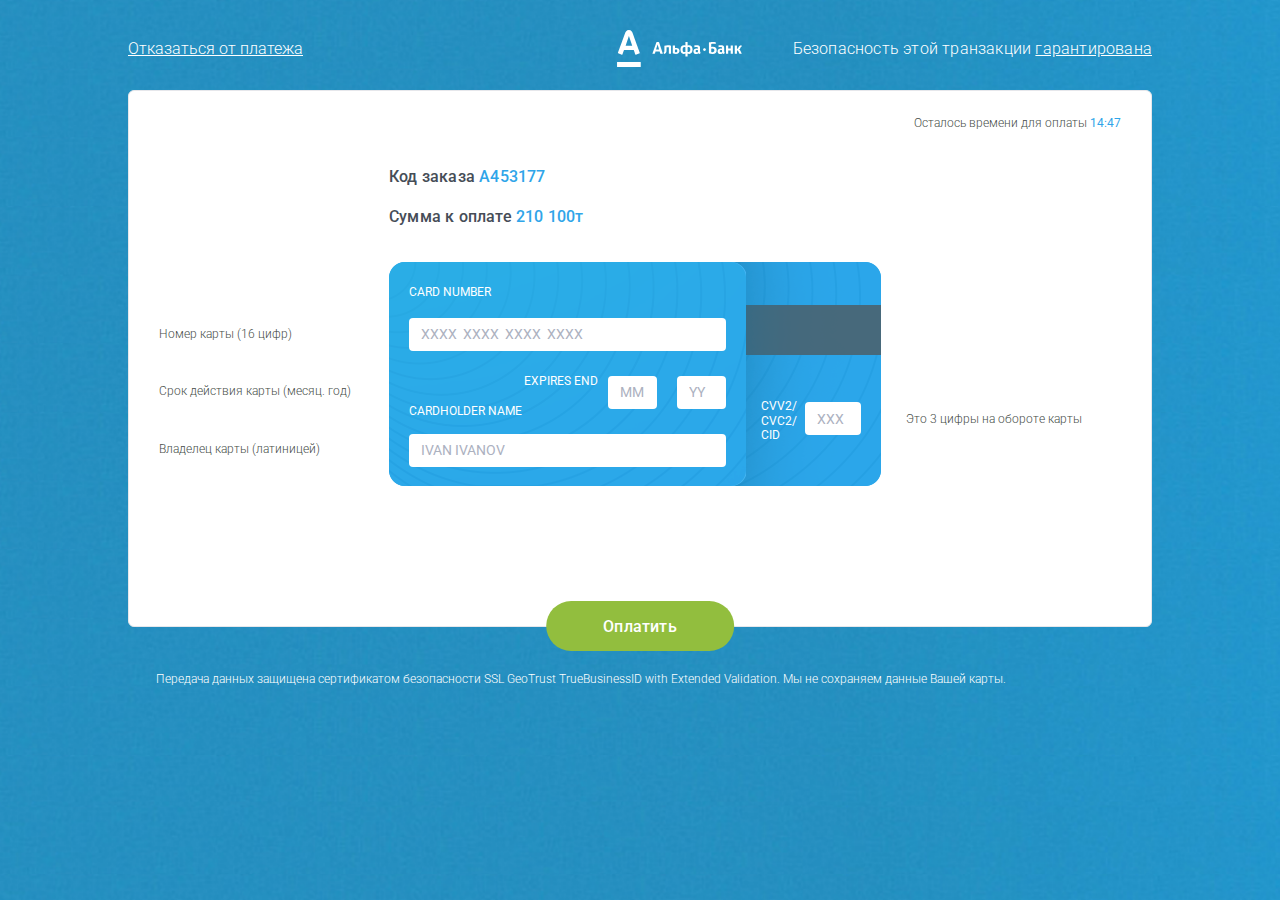
==== commit 7d316d68: "upd" ====
--- a/index.html
+++ b/index.html
@@ -77,13 +77,13 @@
 			</form>
 		</div>
 	</div>
+	<!-- footer -->
+	<footer class="n-footer">
+		<!-- center -->
+		<div class="center">Передача данных защищена сертификатом безопасности SSL GeoTrust TrueBusinessID with Extended Validation. Мы не сохраняем данные Вашей карты.</div>
+	</footer>
 </div>
 <!-- END out-->
-<!-- footer -->
-<footer class="n-footer">
-	<!-- center -->
-	<div class="center">Передача данных защищена сертификатом безопасности SSL GeoTrust TrueBusinessID with Extended Validation. Мы не сохраняем данные Вашей карты.</div>
-</footer>
 <!-- load scripts -->
 <script src="js/lib/head.js" data-headjs-load="js/init.js"></script>
 </body>
--- a/css/new.css
+++ b/css/new.css
@@ -1,40 +1,40 @@
-.out { padding: 0 10px 128px; min-height: 100%; -webkit-font-smoothing: antialiased; -moz-font-smoothing: antialiased; -ms-font-smoothing: antialiased; -o-font-smoothing: antialiased; background: url(../img/bg-out.png) no-repeat; background-size: cover; }
+.out { padding: 0 10px; min-height: 100%; -webkit-font-smoothing: antialiased; -moz-font-smoothing: antialiased; -ms-font-smoothing: antialiased; -o-font-smoothing: antialiased; background: url(../img/bg-out.png) no-repeat; background-size: cover; }
 .out .center { padding-bottom: 45px; max-width: 1024px; }
 
-.head { height: 90px; color: white; font-size: 16px; font-family: "RobotoLight", Arial, sans-serif; *zoom: 1; }
+.head { height: 90px; color: white; font-size: 16px; font-weight: 300; *zoom: 1; }
 .head:after { content: " "; display: table; clear: both; }
 .head a { color: inherit; text-decoration: underline; }
-.head a:hover { text-decoration: none; }
+.head a:hover { text-decoration: none; color: #9aca40; }
 .head .head__link { float: left; margin-top: 40px; line-height: 1.1; }
 .head .head__right { float: right; *zoom: 1; }
 .head .head__right:after { content: " "; display: table; clear: both; }
-.head .head__text { float: right; margin-top: 40px; letter-spacing: 0.2px; }
+.head .head__text { float: right; margin-top: 39px; letter-spacing: 0.2px; }
 .head .logo-a { margin: 30px 50px 0 0; border: none; }
 
-.logo-a { vertical-align: top; background: url('../img/icons-sa1378fd35d.png') 0 -30px no-repeat; width: 127px; height: 38px; display: inline-block; }
+.logo-a { vertical-align: top; background: url("../img/svg/logo.svg") no-repeat 0 0; -moz-background-size: 127px 37px; -o-background-size: 127px 37px; -webkit-background-size: 127px 37px; background-size: 127px 37px; width: 127px; height: 37px; display: inline-block; display: inline-block; }
 
 .cards { position: relative; padding: 25px 30px 140px; border: 1px solid #e6e7eb; -moz-border-radius: 6px; -webkit-border-radius: 6px; border-radius: 6px; background-color: white; }
 .cards .cards__wrap { position: relative; margin-top: 34px; width: 492px; height: 224px; color: white; }
 .cards .cards__wrap .card { position: absolute; top: 0; left: 0; z-index: 1; }
 .cards .cards__wrap .card.card_cvv { left: auto; right: 0; z-index: 0; }
 .cards .cards__left { float: left; margin-top: 160px; width: 230px; }
-.cards .cards__row { margin-top: 42px; color: #464d47; font-size: 12px; font-family: "RobotoLight", Arial, sans-serif; }
+.cards .cards__row { margin-top: 42px; color: #464d47; font-size: 12px; font-weight: 300; }
 .cards .cards__row:first-child { margin-top: 0; }
 .cards .cards__right { overflow: hidden; margin-top: 35px; }
-.cards .cards__inf { margin-top: 20px; color: #464d57; font-size: 16px; letter-spacing: 0.2px; -webkit-font-smoothing: auto; -moz-font-smoothing: auto; -ms-font-smoothing: auto; -o-font-smoothing: auto; font-family: "RobotoMedium", Arial, sans-serif; }
+.cards .cards__inf { margin-top: 20px; color: #464d57; font-size: 16px; letter-spacing: 0.2px; -webkit-font-smoothing: auto; -moz-font-smoothing: auto; -ms-font-smoothing: auto; -o-font-smoothing: auto; font-weight: 500; }
 .cards .cards__inf:first-child { margin-top: 0; }
 .cards .cards__inf span { color: #2fa5e9; }
-.cards .btn { position: absolute; bottom: -25px; left: 50%; letter-spacing: 0.2px; -webkit-font-smoothing: auto; -moz-font-smoothing: auto; -ms-font-smoothing: auto; -o-font-smoothing: auto; font-family: "RobotoMedium", Arial, sans-serif; -moz-transform: translate(-50%, 0); -ms-transform: translate(-50%, 0); -webkit-transform: translate(-50%, 0); transform: translate(-50%, 0); }
+.cards .btn { position: absolute; bottom: -25px; left: 50%; letter-spacing: 0.2px; -webkit-font-smoothing: auto; -moz-font-smoothing: auto; -ms-font-smoothing: auto; -o-font-smoothing: auto; font-weight: 500; -moz-transform: translate(-50%, 0); -ms-transform: translate(-50%, 0); -webkit-transform: translate(-50%, 0); transform: translate(-50%, 0); }
 
 .card { padding: 20px; width: 357px; height: 224px; background: url(../img/card.png) no-repeat; background-size: cover; }
 .card.card_cvv { text-align: right; background: url(../img/card-cvv.png) no-repeat; }
-.card .card__label { font-size: 12px; font-family: "RobotoRegular", Arial, sans-serif; text-transform: uppercase; }
+.card .card__label { font-size: 12px; font-weight: 400; text-transform: uppercase; }
 .card .card__row { position: relative; margin-top: 17px; }
 .card .card__row.card__row_term { margin: 25px 0; font-size: 0; text-align: right; }
 .card .card__row.card__row_term .card__label { margin: -2px -10px 0 0; display: inline-block; }
 .card .card__row.card__row_name .card__label { position: absolute; top: -30px; }
-.card .card__inf { position: absolute; top: 150px; left: 100%; width: 208px; margin-left: -7px; color: #464d47; font-size: 12px; font-family: "RobotoLight", Arial, sans-serif; }
-.card input { padding: 0 12px; width: 100%; height: 33px; text-transform: uppercase; font-family: "RobotoRegular", Arial, sans-serif; -moz-border-radius: 4px; -webkit-border-radius: 4px; border-radius: 4px; background-color: white; display: block; }
+.card .card__inf { position: absolute; top: 150px; left: 100%; width: 208px; margin-left: -7px; color: #464d47; font-size: 12px; font-weight: 300; }
+.card input { padding: 0 12px; width: 100%; height: 33px; text-transform: uppercase; font-weight: 400; -moz-border-radius: 4px; -webkit-border-radius: 4px; border-radius: 4px; background-color: white; display: block; }
 .card input:-ms-input-placeholder { color: #acb1bf; font-size: 14px; }
 .card input:-moz-placeholder { color: #acb1bf; font-size: 14px; }
 .card input::-moz-placeholder { color: #acb1bf; font-size: 14px; }
@@ -43,11 +43,11 @@
 .card .term { margin-left: 20px; width: 49px; vertical-align: top; display: inline-block; }
 
 .cvv { position: relative; margin-top: 120px; font-size: 0; }
-.cvv .cvv__text { margin-top: -3px; width: 44px; text-align: left; font-size: 12px; line-height: 1.2; font-family: "RobotoRegular", Arial, sans-serif; text-transform: uppercase; vertical-align: top; display: inline-block; }
+.cvv .cvv__text { margin-top: -3px; width: 44px; text-align: left; font-size: 12px; line-height: 1.2; font-weight: 400; text-transform: uppercase; vertical-align: top; display: inline-block; }
 .cvv .cvv__input { width: 56px; vertical-align: top; display: inline-block; }
 
-.timer { font-size: 12px; text-align: right; color: #464d47; font-family: "RobotoLight", Arial, sans-serif; }
-.timer .timer__counter { color: #2fa5e9; font-family: "RobotoRegular", Arial, sans-serif; }
+.timer { font-size: 12px; text-align: right; color: #464d47; font-weight: 300; }
+.timer .timer__counter { color: #2fa5e9; font-weight: 400; }
 
-.n-footer { margin-top: -128px; height: 128px; color: white; font-size: 12px; -webkit-font-smoothing: antialiased; -moz-font-smoothing: antialiased; -ms-font-smoothing: antialiased; -o-font-smoothing: antialiased; font-family: "RobotoLight", Arial, sans-serif; }
+.n-footer { height: 128px; color: white; font-size: 12px; -webkit-font-smoothing: antialiased; -moz-font-smoothing: antialiased; -ms-font-smoothing: antialiased; -o-font-smoothing: antialiased; font-weight: 300; }
 .n-footer .center { padding-left: 28px; max-width: 1024px; }
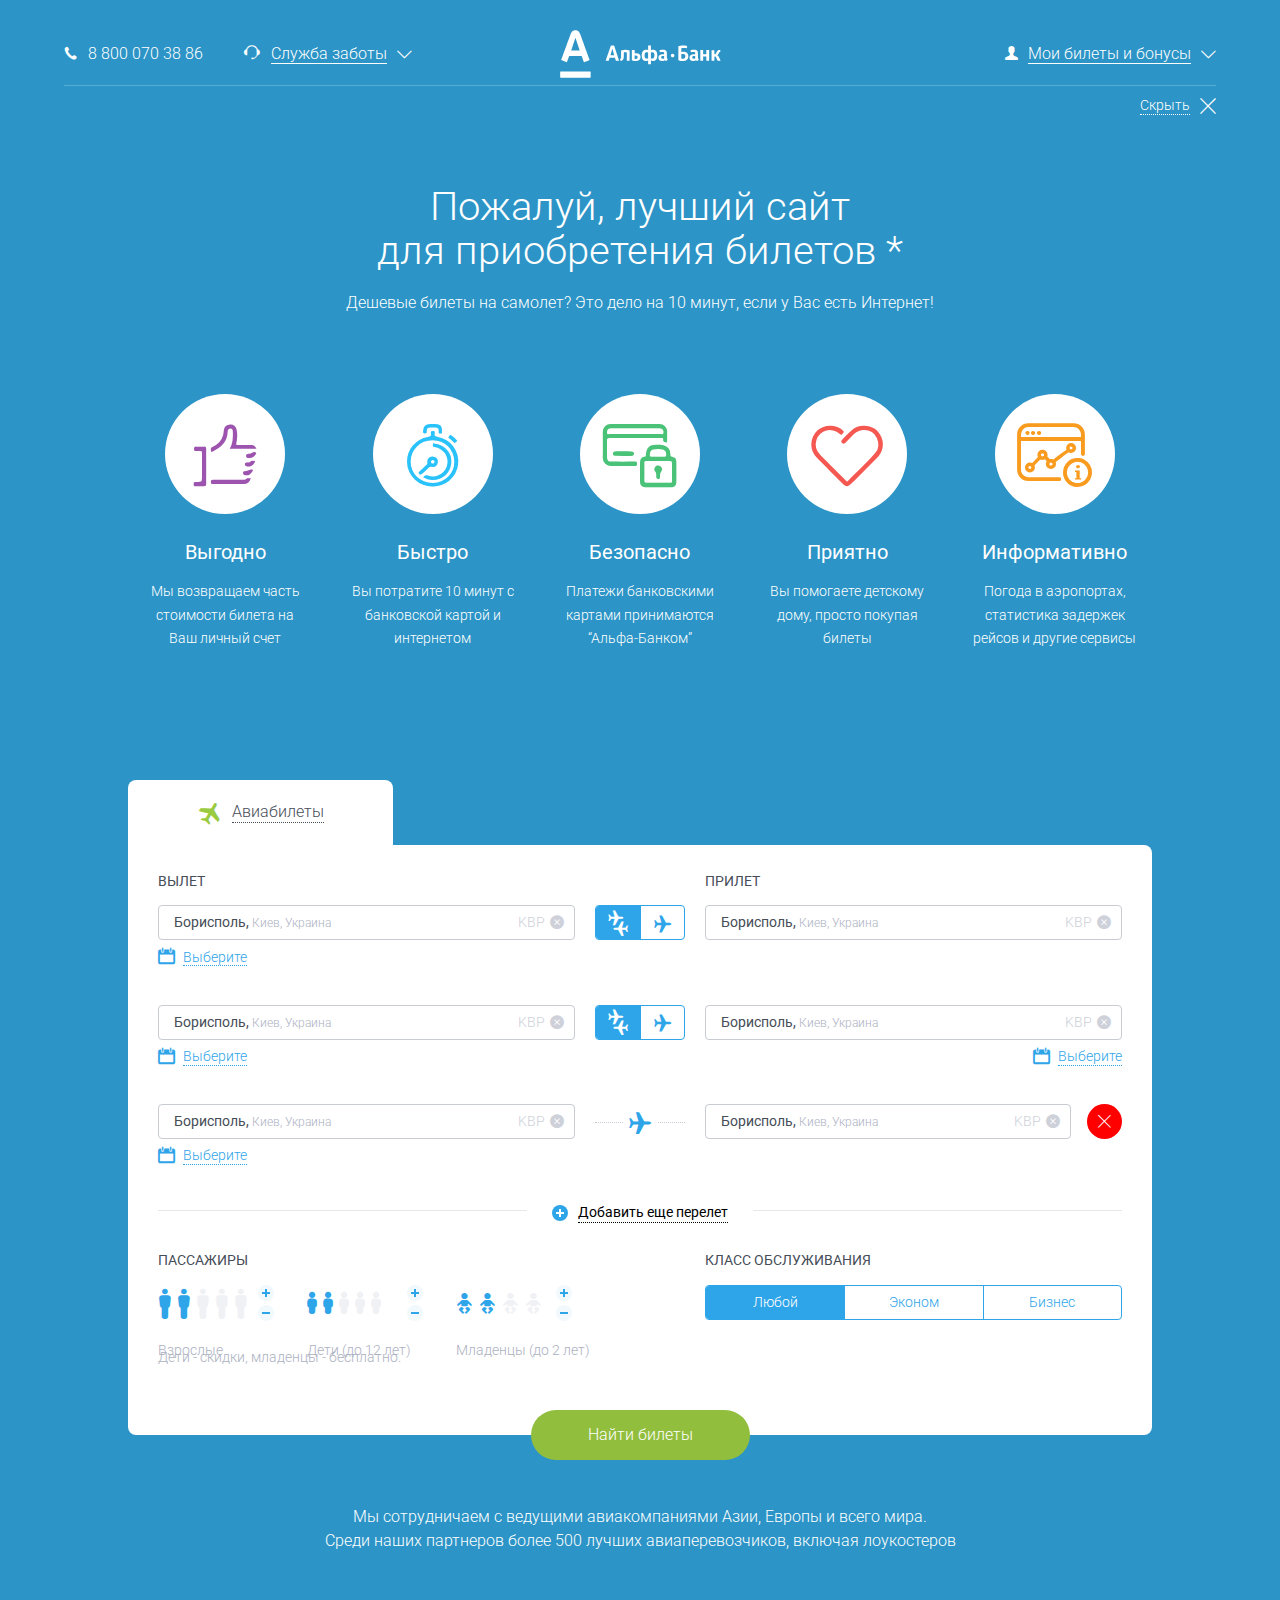
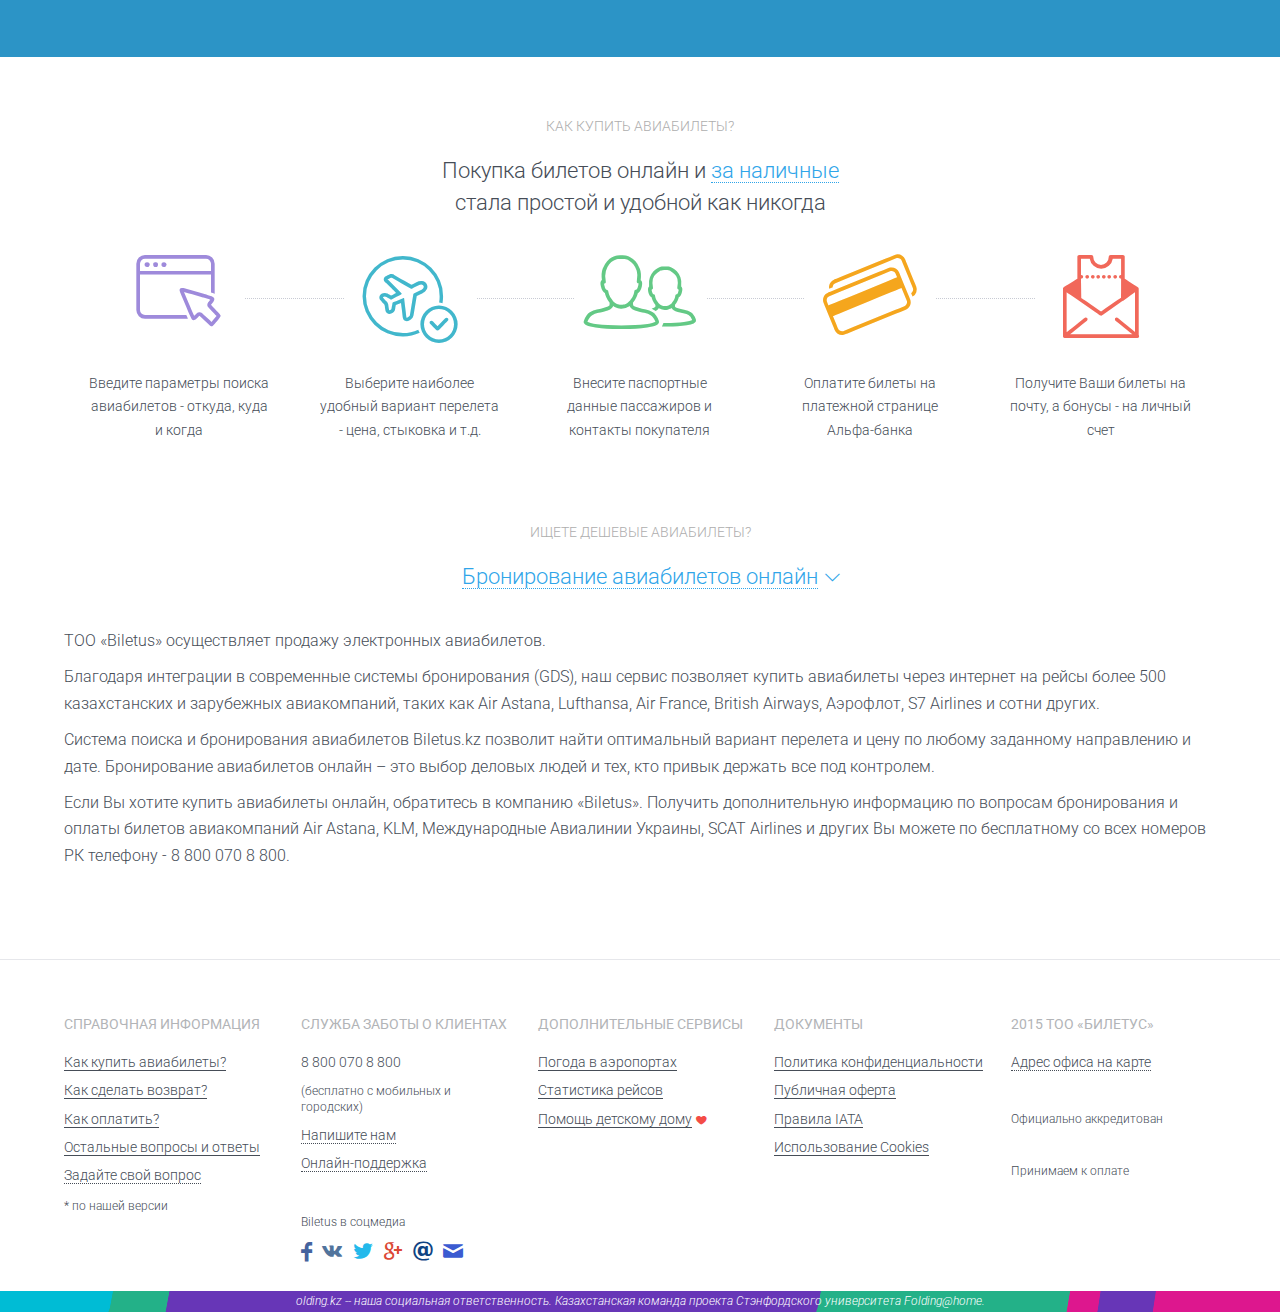
==== commit 67ac8819: "upd" ====
--- a/index.html
+++ b/index.html
@@ -2,88 +2,1013 @@
 <html>
 <head>
 	<meta charset="utf-8">
-	<title>Template</title>
-	<meta name="viewport" content="width=device-width, initial-scale=1">
-	<meta name="format-detection" content="telephone=no">
-	<!-- theme color for android 5.0 -->
-	<meta name="theme-color" content="#fff"> 
+	<title>Biletus.kz – Ваши билеты онлайн! Дешевые авиабилеты купить в Казахстане.</title>
+	<link rel="stylesheet" media="all" href="css/screen.css">
+	<link rel="stylesheet" media="all" href="css/style.css">
+	<link rel="stylesheet" media="all" href="css/new.css">
 	<link rel="icon" type="image/png" href="img/favicon.png">
-	<!-- <meta name="viewport" content="width=1200"> -->
-	<!-- <meta name="viewport" content="initial-scale=1, user-scalable=no"> -->
-	<link rel="stylesheet" media="all" href="css/screen.css" >
-	<link rel="stylesheet" media="all" href="css/style.css" >
-	<link rel="stylesheet" media="all" href="css/new.css" >
-	<!--[if IE]><script src="js/html5shiv.js"></script><![endif]-->
 </head>
 <body>
-<!-- BEGIN  out-->
-<div class="out">
+<!-- wrap -->
+<div class="wrap">
+	<!-- bg -->
+	<div class="bg bg_main">
+		<!-- header -->
+		<header class="header">
+			<!-- center -->
+			<div class="center">
+				<div class="header__in">
+					<div class="header__phone" href="tel:88000703886">
+						<i class="icon icon-phone"></i>
+						<span>8 800 070 38 86</span>
+					</div>
+					<button class="header__btn js-toggle-btn" data-block="js-contacts">
+						<i class="icon icon-chat"></i>
+						<span>Служба заботы</span>
+						<i class="icon icon-arr-down-think"></i>
+					</button>
+					<a class="header__logo" href="#"></a>
+					<button class="header__btn header__btn_right js-toggle-btn" data-block="js-login">
+						<i class="icon icon-user"></i>
+						<span>Мои билеты и бонусы</span>
+						<i class="icon icon-arr-down-think"></i>
+					</button>
+				</div>
+			</div>
+			<!-- login -->
+			<div class="header__drop js-toggle-el js-login">
+				<!-- center -->
+				<div class="center">
+					<!-- login -->
+					<div class="login">
+						<div class="login__cell">
+							<div class="login__title">ВХОД в АККАУНТ напрямую</div>
+							<div class="login__form">
+								<div class="login__form-cell">
+									<!-- field -->
+									<div class="field">
+										<input class="input" type="text" placeholder="E-mail">
+									</div>
+								</div>
+								<div class="login__form-cell">
+									<!-- field -->
+									<div class="field">
+										<input class="input" type="text" placeholder="Пароль">
+									</div>
+								</div>
+								<div class="login__form-cell">
+									<button class="btn btn_small">Войти</button>
+								</div>
+							</div>
+							<ul class="login__text">
+								<li>Впервые на сайте? <a href="#"><span>Зарегистрируйтесь</span><i class="icon icon-arr-right"></i></a></li>
+								<li>Я зарегистрирован, но <a href="#"><span>забыл пароль</span><i class="icon icon-arr-right"></i></a></li>
+							</ul>
+						</div>
+						<div class="login__cell">
+							<div class="login__title">ВХОД В АККАУНТ ЧЕРЕЗ СОЦСЕТИ</div>
+							<div class="login__btn">
+								<button class="btn btn_small btn_fb"><i class="icon icon-facebook"></i><span>Facebook</span></button>
+								<button class="btn btn_small btn_vk"><i class="icon icon-vk"></i><span>Вконтакте</span></button>
+							</div>
+							<div class="login__message">Мы не публикуем материалы от Вашего имени, без Вашего ведома.</div>
+						</div>
+					</div>
+				</div>
+			</div>
+			<!-- contacts -->
+			<div class="header__drop js-toggle-el js-contacts">
+				<!-- center -->
+				<div class="center">
+					<!-- contacts -->
+					<div class="contacts">
+						<div class="contacts__row">
+							<div class="contacts__cell">
+								<div class="contacts__title">ГОРЯЧАЯ ЛИНИЯ</div>
+								<div class="contacts__text">
+									<div class="contacts__content">Бесплатно со всех<br>стационарных и мобильных<br>телефонов в Казахстане</div>
+								</div>
+							</div>
+							<div class="contacts__cell">
+								<div class="contacts__title">ОНЛАЙН-ПОДДЕРЖКА</div>
+								<div class="contacts__text">
+									<div class="contacts__content">Операторы службы заботы<br>доступны ежедневно<br>с 8.00 до 20.00.</div>
+								</div>
+							</div>
+							<div class="contacts__cell">
+								<div class="contacts__title">обратная связь</div>
+								<div class="contacts__text">
+									<div class="contacts__content">Мы ответим на каждое письмо,<br>на каждый вопрос.<br>Ваше мнение - важно! </div>
+								</div>
+							</div>
+							<div class="contacts__cell">
+								<div class="contacts__title">наш Офис</div>
+								<div class="contacts__text">
+									<div class="contacts__content">Республика Казахстан,<br>Алматы, ул. Чайковского 120/64,<br>(уг. ул. Казыбек би), офис 101</div>
+								</div>
+							</div>
+						</div>
+						<div class="contacts__row">
+							<div class="contacts__cell">
+								<span class="contacts__link"><i class="icon icon-phone"></i><span>8 800 070 8 800</span></span>
+							</div>
+							<div class="contacts__cell">
+								<a class="contacts__link" href="#"><i class="icon icon-chat"></i><span>Начать чат с оператором</span></a>
+							</div>
+							<div class="contacts__cell">
+								<a class="contacts__link js-popup-btn" data-popup="js-popup-feedback" href="#"><i class="icon icon-mail"></i><span>Написать нам</span></a>
+							</div>
+							<div class="contacts__cell">
+								<a class="contacts__link js-popup-btn" data-popup="js-popup-map" href="#"><i class="icon icon-marker"></i><span>Показать на карте</span></a>
+							</div>
+						</div>
+					</div>
+				</div>
+			</div>
+			<!-- user -->
+			<div class="header__drop header__drop_user js-toggle-el js-user">
+				<!-- center -->
+				<div class="center">
+					<!-- user -->
+					<div class="user">
+						<div class="user__cell">
+							<div class="user__cell user__cell_ava">
+								<span>Нет фото</span>
+							</div>
+							<div class="user__cell user__cell_name">Каширина<br>Светлана Игоревна</div>
+						</div>
+						<div class="user__cell">
+							<div class="user__row">
+								<div class="user__cell">
+									<div class="user__ico">
+										<i class="icon icon-plane"></i>
+									</div>
+									<div class="user__counter">14</div>
+									<div class="user__type">Авиабилетов</div>
+								</div>
+								<div class="user__cell">
+									<div class="user__ico">
+										<i class="icon icon-money"></i>
+									</div>
+									<div class="user__counter">2500</div>
+									<div class="user__type">На личном счете</div>
+								</div>
+								<div class="user__cell">
+									<div class="user__ico">
+										<i class="icon icon-star"></i>
+									</div>
+									<div class="user__counter">400</div>
+									<div class="user__type">Бонусов</div>
+								</div>
+							</div>
+						</div>
+						<div class="user__cell">
+							<ul class="user__btn">
+								<li><button class="btn btn_small btn_ico"><i class="icon icon-user"></i><span>Перейти в кабинет</span></button></li>
+								<li><button class="btn btn_small btn_blue btn_ico"><i class="icon icon-off"></i><span>Выйти из аккаунта</span></button></li>
+							</ul>
+						</div>
+					</div>
+				</div>
+			</div>
+		</header>
+		<!-- promo -->
+		<div class="promo js-promo">
+			<!-- center -->
+			<div class="center">
+				<div class="promo__in">
+					<div class="promo__title">Пожалуй, лучший сайт<br>для приобретения билетов *</div>
+					<div class="promo__text">Дешевые билеты на самолет? Это дело на 10 минут, если у Вас есть Интернет!</div>
+					<div class="promo__list">
+						<div class="promo__item">
+							<div class="promo__ico">
+								<i class="icon icon-promo-1"></i>
+							</div>
+							<div class="promo__type">Выгодно</div>
+							<div class="promo__desc">Мы возвращаем часть стоимости билета на Ваш личный счет</div>
+						</div>
+						<div class="promo__item">
+							<div class="promo__ico">
+								<i class="icon icon-promo-2"></i>
+							</div>
+							<div class="promo__type">Быстро</div>
+							<div class="promo__desc">Вы потратите 10 минут с банковской картой и интернетом</div>
+						</div>
+						<div class="promo__item">
+							<div class="promo__ico">
+								<i class="icon icon-promo-3"></i>
+							</div>
+							<div class="promo__type">Безопасно</div>
+							<div class="promo__desc">Платежи банковскими картами принимаются “Альфа-Банком”</div>
+						</div>
+						<div class="promo__item">
+							<div class="promo__ico">
+								<i class="icon icon-promo-4"></i>
+							</div>
+							<div class="promo__type">Приятно</div>
+							<div class="promo__desc">Вы помогаете детскому дому, просто покупая билеты</div>
+						</div>
+						<div class="promo__item">
+							<div class="promo__ico">
+								<i class="icon icon-promo-5"></i>
+							</div>
+							<div class="promo__type">Информативно</div>
+							<div class="promo__desc">Погода в аэропортах, статистика задержек рейсов и другие сервисы</div>
+						</div>
+					</div>
+				</div>
+				<button class="promo__close js-promo-close"><span>Скрыть</span><i class="icon icon-close-think"></i></button>
+			</div>
+		</div>
+		<!-- center -->
+		<div class="center center_small">
+			<!-- tabs -->
+			<div class="tabs js-tabs">
+				<div class="tabs__nav">
+					<div class="tabs__nav-in">
+						<a class="is-active js-let-scroll" data-scroll="js-tabs" data-margin="20" href="#"><i class="icon icon-plane"></i><span>Авиабилеты</span></a>
+						<!-- <a href="#"><i class="icon icon-train"></i><span>Билеты на поезд</span></a> -->
+					</div>
+				</div>
+				<div class="tabs__container">
+					<div class="tabs__section">
+						<!-- route -->
+						<div class="route">
+							<div class="route__row route__row_labels">
+								<div class="route__cell">вылет</div>
+								<div class="route__cell">Прилет</div>
+							</div>	
+							<!-- 1 -->
+							<div class="route__row">
+								<div class="route__cell">
+									<!-- mselect -->
+									<div class="mselect js-mselect">
+										<div class="mselect__head">
+											<div class="mselect__value" style="display: block;">
+												<button class="mselect__del" title="Очистить поле">
+													<span>KBP</span>
+													<i class="icon icon-close-round"></i>
+												</button>
+												<div class="mselect__text">Борисполь, <span>Киев, Украина</span></div>
+											</div>
+											<div class="mselect__field" style="display: none;">
+												<input class="input" type="text">
+											</div>
+										</div>
+										<div class="mselect__drop js-mselect-drop">
+											<!-- scroll -->
+											<div class="scroll js-mselect-scroll">
+												<div class="mselect__wrap">
+													<div class="mselect__map">
+														<div class="mselect__btn">
+															<div class="mselect__cell">Найти аэропорт рядом со мной</div>
+															<div class="mselect__cell"><i class="icon icon-marker"></i></div>
+														</div>
+													</div>
+													<div class="mselect__city">
+														<div class="mselect__cell"><span>Лондон,</span> Великобритания</div>
+														<div class="mselect__cell">LND</div>
+													</div>
+													<ul class="mselect__list">
+														<li class="mselect__item">
+															<div class="mselect__cell">Хитроу</div>
+															<div class="mselect__cell">KBP</div>
+														</li>
+														<li class="mselect__item">
+															<div class="mselect__cell">Гатвик</div>
+															<div class="mselect__cell">BOB</div>
+														</li>
+														<li class="mselect__item">
+															<div class="mselect__cell">Stansted</div>
+															<div class="mselect__cell">BOD</div>
+														</li>
+														<li class="mselect__item">
+															<div class="mselect__cell">London City Airport</div>
+															<div class="mselect__cell">zfq</div>
+														</li>
+														<li class="mselect__item">
+															<div class="mselect__cell">Luton Airport</div>
+															<div class="mselect__cell">BOB</div>
+														</li>
+														<li class="mselect__item">
+															<div class="mselect__cell">St Pancras International RailSt</div>
+															<div class="mselect__cell">BOD</div>
+														</li>
+														<li class="mselect__item">
+															<div class="mselect__cell">Саутенд</div>
+															<div class="mselect__cell">zfq</div>
+														</li>
+														<li class="mselect__item">
+															<div class="mselect__cell">Ebbsfleet International Rail Station</div>
+															<div class="mselect__cell">KBP</div>
+														</li>
+														<li class="mselect__item">
+															<div class="mselect__cell">Paddington Railway Station</div>
+															<div class="mselect__cell">BOD</div>
+														</li>
+													</ul>
+													<div class="mselect__city">
+														<div class="mselect__cell"><span>Лондон,</span> Великобритания</div>
+														<div class="mselect__cell">LND</div>
+													</div>
+													<ul class="mselect__list">
+														<li class="mselect__item">
+															<div class="mselect__cell">Хитроу</div>
+															<div class="mselect__cell">KBP</div>
+														</li>
+														<li class="mselect__item">
+															<div class="mselect__cell">Гатвик</div>
+															<div class="mselect__cell">BOB</div>
+														</li>
+														<li class="mselect__item">
+															<div class="mselect__cell">Stansted</div>
+															<div class="mselect__cell">BOD</div>
+														</li>
+														<li class="mselect__item">
+															<div class="mselect__cell">London City Airport</div>
+															<div class="mselect__cell">zfq</div>
+														</li>
+														<li class="mselect__item">
+															<div class="mselect__cell">Luton Airport</div>
+															<div class="mselect__cell">BOB</div>
+														</li>
+														<li class="mselect__item">
+															<div class="mselect__cell">St Pancras International RailSt</div>
+															<div class="mselect__cell">BOD</div>
+														</li>
+														<li class="mselect__item">
+															<div class="mselect__cell">Саутенд</div>
+															<div class="mselect__cell">zfq</div>
+														</li>
+														<li class="mselect__item">
+															<div class="mselect__cell">Ebbsfleet International Rail Station</div>
+															<div class="mselect__cell">KBP</div>
+														</li>
+														<li class="mselect__item">
+															<div class="mselect__cell">Paddington Railway Station</div>
+															<div class="mselect__cell">BOD</div>
+														</li>
+													</ul>
+												</div>
+											</div>
+										</div>
+									</div>
+									<!-- date -->
+									<div class="date js-date">
+										<div class="date__in js-date-btn">
+											<div class="date__ico">
+												<i class="icon icon-date"></i>
+											</div>
+											<div class="date__value js-date-value">Выберите</div>
+										</div>
+										<!-- dp -->
+										<div class="dp js-dp">
+											<div class="dp__head">
+												<div class="dp__row">
+													<div class="dp__cell">
+														<div class="dp__title">выберите дату вылета</div>
+													</div>
+													<div class="dp__cell">
+														<!-- gradio -->
+														<div class="gradio gradio_w250">
+															<label class="gradio__item">
+																<input type="radio" name="r93" checked="">
+																<span class="gradio__in">
+																	<span>Точная дата</span>
+																</span>
+															</label>
+															<label class="gradio__item">
+																<input type="radio" name="r93">
+																<span class="gradio__in">
+																	<span>+/- 3 дня</span>
+																</span>
+															</label>
+														</div>
+													</div>
+												</div>
+											</div>
+											<div class="dp__in js-dp-el"></div>
+										</div>
+									</div>
+								</div>
+								<div class="route__cell route__cell_center">
+									<!-- gradio -->
+									<div class="gradio">
+										<label class="gradio__item" title="Туда и обратно">
+											<input type="radio" name="r1" checked="">
+											<span class="gradio__in"><i class="icon icon-planes"></i></span>
+										</label>
+										<label class="gradio__item" title="В одну сторону">
+											<input type="radio" name="r1">
+											<span class="gradio__in"><i class="icon icon-plane-right"></i></span>
+										</label>
+									</div>
+								</div>
+								<div class="route__cell route__cell_w45">
+									<!-- mselect -->
+									<div class="mselect">
+										<div class="mselect__head">
+											<div class="mselect__value" style="display: block;">
+												<button class="mselect__del" title="Очистить поле">
+													<span>KBP</span>
+													<i class="icon icon-close-round"></i>
+												</button>
+												<div class="mselect__text">Борисполь, <span>Киев, Украина</span></div>
+											</div>
+											<div class="mselect__field" style="display: none;">
+												<input class="input" type="text">
+											</div>
+										</div>
+									</div>
+								</div>
+							</div>
+							<!-- 2 -->
+							<div class="route__row">
+								<div class="route__cell">
+									<!-- mselect -->
+									<div class="mselect">
+										<div class="mselect__head">
+											<div class="mselect__value" style="display: block;">
+												<button class="mselect__del" title="Очистить поле">
+													<span>KBP</span>
+													<i class="icon icon-close-round"></i>
+												</button>
+												<div class="mselect__text">Борисполь, <span>Киев, Украина</span></div>
+											</div>
+											<div class="mselect__field" style="display: none;">
+												<input class="input" type="text">
+											</div>
+										</div>
+									</div>
+									<!-- date -->
+									<div class="date js-date">
+										<div class="date__in js-date-btn">
+											<div class="date__ico">
+												<i class="icon icon-date"></i>
+											</div>
+											<div class="date__value js-date-value">Выберите</div>
+										</div>
+										<!-- dp -->
+										<div class="dp js-dp">
+											<div class="dp__head">
+												<div class="dp__row">
+													<div class="dp__cell">
+														<div class="dp__title">выберите дату вылета</div>
+													</div>
+													<div class="dp__cell">
+														<!-- gradio -->
+														<div class="gradio gradio_w250">
+															<label class="gradio__item">
+																<input type="radio" name="r94" checked="">
+																<span class="gradio__in">
+																	<span>Точная дата</span>
+																</span>
+															</label>
+															<label class="gradio__item">
+																<input type="radio" name="r94">
+																<span class="gradio__in">
+																	<span>+/- 3 дня</span>
+																</span>
+															</label>
+														</div>
+													</div>
+												</div>
+											</div>
+											<div class="dp__in js-dp-el"></div>
+										</div>
+									</div>
+								</div>
+								<div class="route__cell route__cell_center">
+									<!-- gradio -->
+									<div class="gradio">
+										<label class="gradio__item" title="Туда и обратно">
+											<input type="radio" name="r2" checked="">
+											<span class="gradio__in"><i class="icon icon-planes"></i></span>
+										</label>
+										<label class="gradio__item" title="В одну сторону">
+											<input type="radio" name="r2">
+											<span class="gradio__in"><i class="icon icon-plane-right"></i></span>
+										</label>
+									</div>
+								</div>
+								<div class="route__cell route__cell_w45">
+									<!-- mselect -->
+									<div class="mselect">
+										<div class="mselect__head">
+											<div class="mselect__value" style="display: block;">
+												<button class="mselect__del" title="Очистить поле">
+													<span>KBP</span>
+													<i class="icon icon-close-round"></i>
+												</button>
+												<div class="mselect__text">Борисполь, <span>Киев, Украина</span></div>
+											</div>
+											<div class="mselect__field" style="display: none;">
+												<input class="input" type="text" value="Стамбул, Турция">
+											</div>
+										</div>
+									</div>
+									<!-- date -->
+									<div class="date date_right js-date">
+										<div class="date__in js-date-btn">
+											<div class="date__ico">
+												<i class="icon icon-date"></i>
+											</div>
+											<div class="date__value js-date-value">Выберите</div>
+										</div>
+										<!-- dp -->
+										<div class="dp js-dp">
+											<div class="dp__head">
+												<div class="dp__row">
+													<div class="dp__cell">
+														<div class="dp__title">выберите дату ОБРАТНОГО вылета</div>
+													</div>
+													<div class="dp__cell">
+														<!-- gradio -->
+														<div class="gradio gradio_w250">
+															<label class="gradio__item">
+																<input type="radio" name="r91" checked="">
+																<span class="gradio__in">
+																	<span>Точная дата</span>
+																</span>
+															</label>
+															<label class="gradio__item">
+																<input type="radio" name="r91">
+																<span class="gradio__in">
+																	<span>+/- 3 дня</span>
+																</span>
+															</label>
+														</div>
+													</div>
+												</div>
+											</div>
+											<div class="dp__in js-dp-el"></div>
+										</div>
+									</div>
+								</div>
+							</div>
+							<!-- 3 -->
+							<div class="route__row">
+								<div class="route__cell">
+									<!-- mselect -->
+									<div class="mselect">
+										<div class="mselect__head">
+											<div class="mselect__value" style="display: block;">
+												<button class="mselect__del" title="Очистить поле">
+													<span>KBP</span>
+													<i class="icon icon-close-round"></i>
+												</button>
+												<div class="mselect__text">Борисполь, <span>Киев, Украина</span></div>
+											</div>
+											<div class="mselect__field" style="display: none;">
+												<input class="input" type="text">
+											</div>
+										</div>
+									</div>
+									<!-- date -->
+									<div class="date js-date">
+										<div class="date__in js-date-btn">
+											<div class="date__ico">
+												<i class="icon icon-date"></i>
+											</div>
+											<div class="date__value js-date-value">Выберите</div>
+										</div>
+										<!-- dp -->
+										<div class="dp js-dp">
+											<div class="dp__head">
+												<div class="dp__row">
+													<div class="dp__cell">
+														<div class="dp__title">выберите дату вылета</div>
+													</div>
+													<div class="dp__cell">
+														<!-- gradio -->
+														<div class="gradio gradio_w250">
+															<label class="gradio__item">
+																<input type="radio" name="r92" checked="">
+																<span class="gradio__in">
+																	<span>Точная дата</span>
+																</span>
+															</label>
+															<label class="gradio__item">
+																<input type="radio" name="r92">
+																<span class="gradio__in">
+																	<span>+/- 3 дня</span>
+																</span>
+															</label>
+														</div>
+													</div>
+												</div>
+											</div>
+											<div class="dp__in js-dp-el"></div>
+										</div>
+									</div>
+								</div>
+								<div class="route__cell route__cell_center">
+									<div class="route__plane">
+										<i class="icon icon-plane-right"></i>
+									</div>
+								</div>
+								<div class="route__cell">
+									<button class="btn btn_circle btn_red" title="Удалить этот перелет">
+										<i class="icon icon-close-think"></i>
+									</button>
+									<!-- mselect -->
+									<div class="mselect mselect_mr51">
+										<div class="mselect__head">
+											<div class="mselect__value" style="display: block;">
+												<button class="mselect__del" title="Очистить поле">
+													<span>KBP</span>
+													<i class="icon icon-close-round"></i>
+												</button>
+												<div class="mselect__text">Борисполь, <span>Киев, Украина</span></div>
+											</div>
+											<div class="mselect__field" style="display: none;">
+												<input class="input" type="text" value="Стамбул, Турция">
+											</div>
+										</div>
+									</div>
+								</div>
+							</div>
+							<!-- add -->
+							<div class="add">
+								<button class="add__btn">
+									<i class="plus"></i>
+									<span>Добавить еще перелет</span>
+								</button>
+							</div>
+							<div class="route__row route__row_labels">
+								<div class="route__cell">ПАССАЖИРЫ</div>
+								<div class="route__cell">КЛАСС обслуживания</div>
+							</div>
+							<div class="route__row">
+								<div class="route__cell">
+									<!-- people -->
+									<div class="people">
+										<div class="people__item">
+											<div class="people__list">
+												<i class="icon icon-man is-active"></i>
+												<i class="icon icon-man is-active"></i>
+												<i class="icon icon-man"></i>
+												<i class="icon icon-man"></i>
+												<i class="icon icon-man"></i>
+											</div>
+											<div class="people__actions">
+												<button class="plus"></button>
+												<button class="minus"></button>
+											</div>
+											<div class="people__type">Взрослые</div>
+										</div>
+										<div class="people__item">
+											<div class="people__list">
+												<i class="icon icon-adult is-active"></i>
+												<i class="icon icon-adult is-active"></i>
+												<i class="icon icon-adult"></i>
+												<i class="icon icon-adult"></i>
+												<i class="icon icon-adult"></i>
+											</div>
+											<div class="people__actions">
+												<button class="plus"></button>
+												<button class="minus"></button>
+											</div>
+											<div class="people__type">Дети (до 12 лет)</div>
+										</div>
+										<div class="people__item">
+											<div class="people__list">
+												<i class="icon icon-child is-active"></i>
+												<i class="icon icon-child is-active"></i>
+												<i class="icon icon-child"></i>
+												<i class="icon icon-child"></i>
+											</div>
+											<div class="people__actions">
+												<button class="plus"></button>
+												<button class="minus"></button>
+											</div>
+											<div class="people__type">Младенцы (до 2 лет)</div>
+										</div>
+									</div>
+									<div class="route__text">Дети - скидки, младенцы - бесплатно.</div>
+								</div>
+								<div class="route__cell route__cell_padding">
+									<!-- gradio -->
+									<div class="gradio">
+										<label class="gradio__item">
+											<input type="radio" name="r3" checked="">
+											<span class="gradio__in">
+												<span>Любой</span>
+											</span>
+										</label>
+										<label class="gradio__item">
+											<input type="radio" name="r3">
+											<span class="gradio__in">
+												<span>Эконом</span>
+											</span>
+										</label>
+										<label class="gradio__item">
+											<input type="radio" name="r3">
+											<span class="gradio__in">
+												<span>Бизнес</span>
+											</span>
+										</label>
+									</div>
+								</div>
+							</div>
+							<div class="route__btn">
+								<button class="btn">Найти билеты</button>
+							</div>
+						</div>
+					</div>
+				</div>
+			</div>
+		</div>
+		<!-- center -->
+		<div class="center">
+			<!-- companies -->
+			<div class="companies">
+				<div class="companies__title">Мы сотрудничаем с ведущими авиакомпаниями Азии, Европы и всего мира.<br>Среди наших партнеров более 500 лучших авиаперевозчиков, включая лоукостеров</div>
+				<div class="companies__sl js-companies">
+					<div class="companies__logo">
+						<img src="img/s7airlines.png" alt="">
+					</div>
+					<div class="companies__logo">
+						<img src="img/s7airlines.png" alt="">
+					</div>
+					<div class="companies__logo">
+						<img src="img/s7airlines.png" alt="">
+					</div>
+					<div class="companies__logo">
+						<img src="img/s7airlines.png" alt="">
+					</div>
+					<div class="companies__logo">
+						<img src="img/s7airlines.png" alt="">
+					</div>
+					<div class="companies__logo">
+						<img src="img/s7airlines.png" alt="">
+					</div>
+					<div class="companies__logo">
+						<img src="img/s7airlines.png" alt="">
+					</div>
+				</div>
+			</div>
+		</div>
+	</div>
 	<!-- center -->
 	<div class="center">
-		<!-- head -->
-		<header class="head">
-			<a href="#" class="head__link">Отказаться от платежа</a>
-			<div class="head__right">
-				<a href="#" class="logo-a"></a>
-				<div class="head__text">Безопасность этой транзакции <a href="#">гарантирована</a></div>
-			</div>
-		</header>
-		<!-- card -->
-		<div class="cards">
-			<form>
-				<div class="timer">Осталось времени для оплаты <span class="timer__counter">14:47</span></div>
-				<div class="cards__in">
-					<div class="cards__left">
-						<div class="cards__row">Номер карты (16 цифр)</div>
-						<div class="cards__row">Срок действия карты (месяц. год)</div>
-						<div class="cards__row">Владелец карты (латиницей)</div>
-					</div>
-					<div class="cards__right">
-						<div class="cards__inf">Код заказа <span>А453177</span></div>
-						<div class="cards__inf">Сумма к оплате <span>210 100т</span></div>
-						<div class="cards__wrap">
-							<div class="card">
-								<label class="card__label">card number</label>
-								<div class="card__row">
-									<input type="text" placeholder="xxxx  xxxx  xxxx  xxxx">
-								</div>
-								<div class="card__row card__row_term">
-									<label class="card__label">EXPIRES END</label>
-									<div class="term"><input type="text" placeholder="mm"></div>
-									<div class="term"><input type="text" placeholder="yy"></div>
-								</div>
-								<div class="card__row card__row_name">
-									<label class="card__label">cardholder name</label>
-									<input type="text" placeholder="IVAN IVANOV">
-								</div>
-							</div>
-							<div class="card card_cvv">
-								<div class="cvv">
-									<div class="cvv__text">
-										<p>CVV2/</p>
-										<p>CVC2/</p>
-										<p>CID</p>
-									</div>
-									<div class="cvv__input">
-										<input type="text" placeholder="xxx">
-									</div>
-								</div>
-								<div class="card__inf">Это 3 цифры на обороте карты</div>
-							</div>
-						</div>
-					</div>
-				</div>
-				<button class="btn" type="submit">Оплатить</button>
-			</form>
+		<!-- desc -->
+		<div class="desc">
+			<div class="desc__ask">КАК КУПИТЬ АВИАБИЛЕТЫ?</div>
+			<div class="desc__title js-desc">Покупка билетов <a class="is-disabled" href="#" data-items="js-desc-item-2">онлайн</a> и <a href="#" data-items="js-desc-item-1">за наличные</a><br>стала простой и удобной как никогда</div>
+			<div class="desc__list">
+				<div class="desc__item desc__item_1">
+					<div class="desc__ico">
+						<i class="icon icon-promo-6"></i>
+					</div>
+					<div class="desc__text">Введите параметры поиска авиабилетов - откуда, куда и когда</div>
+				</div>
+				<div class="desc__item desc__item_2">
+					<div class="desc__ico">
+						<i class="icon icon-promo-7"></i>
+					</div>
+					<div class="desc__text">Выберите наиболее удобный вариант перелета - цена, стыковка и т.д.</div>
+				</div>
+				<div class="desc__item desc__item_3">
+					<div class="desc__ico">
+						<i class="icon icon-promo-8"></i>
+					</div>
+					<div class="desc__text">Внесите паспортные данные пассажиров и контакты покупателя</div>
+				</div>
+				<div class="desc__item desc__item_4 js-desc-items js-desc-item-1">
+					<div class="desc__ico">
+						<i class="icon icon-promo-9"></i>
+					</div>
+					<div class="desc__text">Сохраните коды брони и заказа и сообщите их <a class="pseudo js-popup-btn" data-popup="js-popup-map" href="#">в&nbsp;офисе</a></div>
+				</div>
+				<div class="desc__item desc__item_5 js-desc-items js-desc-item-1">
+					<div class="desc__ico">
+						<i class="icon icon-promo-10"></i>
+					</div>
+					<div class="desc__text">Оплатите наличными и получите билеты на руки,  а бонусы - на счет</div>
+				</div>
+				<div class="desc__item desc__item_6 js-desc-items js-desc-item-2">
+					<div class="desc__ico">
+						<i class="icon icon-promo-14"></i>
+					</div>
+					<div class="desc__text">Оплатите билеты на платежной странице Альфа-банка</div>
+				</div>
+				<div class="desc__item desc__item_7 js-desc-items js-desc-item-2">
+					<div class="desc__ico">
+						<i class="icon icon-promo-15"></i>
+					</div>
+					<div class="desc__text">Получите Ваши билеты на почту, а бонусы - на личный счет</div>
+				</div>
+			</div>
+		</div>
+		<!-- desc -->
+		<div class="desc">
+			<div class="desc__ask">ИЩЕТЕ ДЕШЕВЫЕ АВИАБИЛЕТЫ?</div>
+			<div class="desc__title"><a class="js-desc-toggle" href="#">Бронирование авиабилетов онлайн<i class="icon icon-arr-down-think"></i></a></div>
+			<div class="desc__content">
+				<p>ТОО «Biletus» осуществляет продажу электронных авиабилетов.</p>
+				<p>Благодаря интеграции в современные системы бронирования (GDS), наш сервис позволяет купить авиабилеты через интернет на рейсы более 500 казахстанских и зарубежных авиакомпаний, таких как Air Astana, Lufthansa, Air France, British Airways, Аэрофлот, S7 Airlines и сотни других.</p>
+				<p>Система поиска и бронирования авиабилетов Biletus.kz позволит найти оптимальный вариант перелета и цену по любому заданному направлению и дате. Бронирование авиабилетов онлайн – это выбор деловых людей и тех, кто привык держать все под контролем.</p>
+				<p>Если Вы хотите купить авиабилеты онлайн, обратитесь в компанию «Biletus». Получить дополнительную информацию по вопросам бронирования и оплаты билетов авиакомпаний Air Astana, KLM, Международные Авиалинии Украины, SCAT Airlines и других Вы можете по бесплатному со всех номеров РК телефону - 8 800 070 8 800.</p>
+				<div class="desc__more js-desc-more">
+					<p><b>Экономьте время.</b> Для покупки авиабилетов с помощью нашего сервиса Вам потребуется не более 10 минут. С Билетусом Вам больше не придется тратить свое драгоценное время на поездку в аэропорт или авиакассу, система позволяет забронировать, купить и оформить билет за считанные минуты.</p>
+					<p><b>Выбрать и оформить авиабилет — просто.</b> На Билетусе можно произвести бронирование авиабилетов в одну сторону, туда и обратно или составить сложный маршрут. На этапе заказа авиабилета наша система позволяет выбрать желаемый класс перелета. Уникальная форма фильтров позволит тщательно подобрать авиамаршрут — выбрать удобное время вылета и прилета, продолжительность перелета и количество пересадок. Кроме того, при выборе авиарейса вы можете выбрать авиакомпанию, которой отдаете наибольшее предпочтение (например, авиабилеты от Air Astana).</p> 
+					<p><b>Дополнительные услуги.</b> C помощью нашего сервиса вы можете не только произвести бронирование и покупку авиабилетов, но и получить дополнительную информацию – погоду в аэропортах вылета и прилета, оценить задержки рейсов на основе данных наблюдения за последние несколько месяцев и многое другое!</p>
+					<p>Заказ и бронирование авибилетов с помощью Билетуса — это начало вашего яркого и запоминающегося путешествия!</p>
+				</div>
+			</div>
 		</div>
 	</div>
 	<!-- footer -->
-	<footer class="n-footer">
+	<footer class="footer">
 		<!-- center -->
-		<div class="center">Передача данных защищена сертификатом безопасности SSL GeoTrust TrueBusinessID with Extended Validation. Мы не сохраняем данные Вашей карты.</div>
+		<div class="center">
+			<div class="footer__row">
+				<div class="footer__col">
+					<div class="footer__title">СПРАВОЧНАЯ ИНФОРМАЦИЯ</div>
+					<ul class="footer__nav">
+						<li><a href="#">Как купить авиабилеты?</a></li>
+						<li><a href="#">Как сделать возврат?</a></li>
+						<li><a href="#">Как оплатить?</a></li>
+						<li><a href="#">Остальные вопросы и ответы</a></li>
+						<li><a class="pseudo" href="#">Задайте свой вопрос</a></li>
+					</ul>
+					<div class="footer__text">* по нашей версии</div>
+				</div>
+				<div class="footer__col">
+					<div class="footer__title">Служба заботы о клиентах</div>
+					<ul class="footer__nav">
+						<li>8 800 070 8 800</li>
+						<li><div class="footer__text">(бесплатно с мобильных и городских)</div></li>
+						<li><a class="pseudo js-popup-btn" data-popup="js-popup-feedback" href="#">Напишите нам</a></li>
+						<li><a class="pseudo" href="#">Онлайн-поддержка</a></li>
+					</ul>
+					<div class="footer__social">
+						<div class="footer__text">Biletus в соцмедиа</div>
+						<!-- social -->
+						<div class="social">
+							<a href="#"><i class="icon icon-facebook"></i></a>
+							<a href="#"><i class="icon icon-vk"></i></a>
+							<a href="#"><i class="icon icon-twitter"></i></a>
+							<a href="#"><i class="icon icon-google"></i></a>
+							<a href="#"><i class="icon icon-email"></i></a>
+							<a href="#"><i class="icon icon-mail"></i></a>
+						</div>
+					</div>
+				</div>
+				<div class="footer__col">
+					<div class="footer__title">ДОПОЛНИТЕЛЬНЫЕ Сервисы</div>
+					<ul class="footer__nav">
+						<li><a href="#">Погода в аэропортах</a></li>
+						<li><a href="#">Статистика рейсов</a></li>
+						<li><a href="#">Помощь детскому дому</a><i class="icon icon-heart"></i></li>
+					</ul>
+				</div>
+				<div class="footer__col">
+					<div class="footer__title">ДОКУМЕНТы</div>
+					<ul class="footer__nav">
+						<li><a href="#">Политика конфиденциальности</a></li>
+						<li><a href="#">Публичная оферта</a></li>
+						<li><a href="#">Правила IATA</a></li>
+						<li><a href="#">Использование Cookies</a></li>
+					</ul>
+				</div>
+				<div class="footer__col">
+					<div class="footer__title">2015 ТОО «Билетус»</div>
+					<ul class="footer__nav">
+						<li><a class="pseudo js-popup-btn" data-popup="js-popup-map" href="#">Адрес офиса на карте</a></li>
+					</ul>
+					<div class="footer__partners">
+						<div class="footer__text">Официально аккредитован</div>
+						<img src="img/iata.png" width="111" alt="">
+						<div class="footer__text">Принимаем к оплате</div>
+						<img src="img/visa.png" width="57" alt="">
+						<img src="img/mastercard.png" width="44" alt="">
+					</div>
+				</div>
+			</div>
+		</div>
 	</footer>
+	<!-- social responsibility -->
+	<a href="#" class="soc-resp">olding.kz -- наша социальная ответственность. Казахстанская команда проекта Стэнфордского университета Folding@home. </a>
 </div>
-<!-- END out-->
+<!-- popup -->
+<div class="popup popup_w842 js-popup js-popup-map">
+	<div class="popup__in">
+		<button class="popup__close js-popup-close">
+			<i class="icon icon-close-think"></i>
+		</button>
+		<div class="popup__title">Адрес офиса на карте</div>
+		<div class="popup__map">
+			<img src="http://placehold.it/800x490" style="display: block;" alt="">
+		</div>
+	</div>
+</div>
+<!-- popup -->
+<div class="popup popup_w600 js-popup js-popup-feedback">
+	<div class="popup__in">
+		<button class="popup__close js-popup-close">
+			<i class="icon icon-close-think"></i>
+		</button>
+		<div class="popup__title">Обратиться в службу заботы</div>
+		<!-- form -->
+		<div class="form form_simple">
+			<div class="form__l">
+				<div class="form__col">
+					<!-- field -->
+					<div class="field">
+						<div class="field__label">ИМЯ</div>
+						<div class="field__in">
+							<input class="input" type="text">
+						</div>
+					</div>
+				</div>
+				<div class="form__col">
+					<!-- field -->
+					<div class="field is-error">
+						<div class="field__label">E-mail (для ответа)</div>
+						<div class="field__in">
+							<input class="input" type="text">
+							<i class="icon icon-exclamation"></i>
+						</div>
+						<div class="field__error">Обязательное поле</div>
+					</div>
+				</div>
+			</div>
+			<div class="form__l">
+				<div class="form__col">
+					<!-- field -->
+					<div class="field">
+						<div class="field__label">ТЕМА ОБРАЩЕНИЯ</div>
+						<div class="field__in">
+							<input class="input" type="text">
+						</div>
+					</div>
+				</div>
+				<div class="form__col">
+					<!-- field -->
+					<div class="field">
+						<div class="field__label">КАТЕГОРИЯ (необязательно)</div>
+						<div class="field__in">
+							<!-- select -->
+							<div class="select">
+								<div class="select__in">
+									<div class="select__head">
+										<div class="select__val">
+											<div class="select__cell">Общие вопросы</div>
+										</div>
+										<div class="select__arr">
+											<i class="icon icon-arr-down"></i>
+										</div>
+									</div>
+									<div class="select__list">
+										<div class="select__item">
+											<div class="select__cell">Загран. паспорт</div>
+										</div>
+										<div class="select__item">
+											<div class="select__cell">Загран. паспорт</div>
+										</div>
+										<div class="select__item">
+											<div class="select__cell">Загран. паспорт</div>
+										</div>
+									</div>
+								</div>
+							</div>
+						</div>
+					</div>
+				</div>
+			</div>
+			<div class="form__area">
+				<!-- field -->
+				<div class="field">
+					<div class="field__label">СООБЩЕНИЕ</div>
+					<div class="field__in">
+						<textarea class="textarea"></textarea>
+					</div>
+				</div>
+			</div>
+			<!-- wrap-btn -->
+			<div class="wrap-btn wrap-btn_mb0">
+				<button class="btn btn_small">Отправить</button>
+			</div>
+		</div>
+	</div>
+</div>
+<!-- scroll-top -->
+<div class="scroll-top js-scroll-top">
+	<div class="scroll-top__ico"><!-- 
+		<svg width="14px" height="15px" viewBox="0 0 1559 1473" version="1.1" xmlns="http://www.w3.org/2000/svg" xmlns:xlink="http://www.w3.org/1999/xlink">
+		    <g id="Page-1" stroke="none" stroke-width="1" fill="none" fill-rule="evenodd">
+		        <g id="up" fill="#FFFFFF">
+		            <g id="g3027" transform="translate(779.652542, 736.644100) scale(1, -1) translate(-779.652542, -736.644100) translate(0.152542, 0.644100)">
+		                <path d="M1558,693 C1558,659 1545.66667,629 1521,603 L1446,528 C1420.66667,502.666667 1390.33333,490 1355,490 C1319,490 1289,502.666667 1265,528 L971,821 L971,117 C971,82.3333333 958.5,54.1666667 933.5,32.5 C908.5,10.8333333 878.333333,0 843,0 L715,0 C679.666667,0 649.5,10.8333333 624.5,32.5 C599.5,54.1666667 587,82.3333333 587,117 L587,821 L293,528 C269,502.666667 239,490 203,490 C167,490 137,502.666667 113,528 L38,603 C12.6666667,628.333333 4.54747351e-13,658.333333 4.54747351e-13,693 C4.54747351e-13,728.333333 12.6666667,758.666667 38,784 L689,1435 C712.333333,1459.66667 742.333333,1472 779,1472 C815,1472 845.333333,1459.66667 870,1435 L1521,784 C1545.66667,758 1558,727.666667 1558,693 L1558,693 Z" id="path3029"></path>
+		            </g>
+		        </g>
+		    </g>
+		</svg> -->
+		<i class="icon icon-arr-top"></i>
+	</div>
+</div>
 <!-- load scripts -->
 <script src="js/lib/head.js" data-headjs-load="js/init.js"></script>
 </body>
--- a/css/new.css
+++ b/css/new.css
@@ -3,9 +3,9 @@
 
 .head { height: 90px; color: white; font-size: 16px; font-weight: 300; *zoom: 1; }
 .head:after { content: " "; display: table; clear: both; }
-.head a { color: inherit; text-decoration: underline; }
-.head a:hover { text-decoration: none; color: #9aca40; }
-.head .head__link { float: left; margin-top: 40px; line-height: 1.1; }
+.head a { color: inherit; line-height: 1.3; text-decoration: none; border-bottom: 1px solid white; display: inline-block; }
+.head a:hover { border-color: transparent; color: #9aca40; }
+.head .head__link { float: left; margin-top: 40px; line-height: 1.3; }
 .head .head__right { float: right; *zoom: 1; }
 .head .head__right:after { content: " "; display: table; clear: both; }
 .head .head__text { float: right; margin-top: 39px; letter-spacing: 0.2px; }
@@ -51,3 +51,42 @@
 
 .n-footer { height: 128px; color: white; font-size: 12px; -webkit-font-smoothing: antialiased; -moz-font-smoothing: antialiased; -ms-font-smoothing: antialiased; -o-font-smoothing: antialiased; font-weight: 300; }
 .n-footer .center { padding-left: 28px; max-width: 1024px; }
+
+.btn.btn_red { background: red; }
+.btn.btn_red:hover { background: #ff6666; }
+
+.soc-resp { padding: 3px 0; color: white; font-weight: 300; font-size: 12px; font-style: italic; text-align: center; background: url(../img/bg-soc-resp.png) no-repeat 50% 0; background-size: cover; display: block; }
+.soc-resp:hover { text-decoration: none; }
+
+.scroll-top { position: fixed; right: 28px; bottom: -63px; height: 42px; width: 42px; opacity: 0.3; cursor: pointer; z-index: 2; color: white; will-change: opacity; -moz-transform: translate3d(0, 0, 0); -webkit-transform: translate3d(0, 0, 0); transform: translate3d(0, 0, 0); -moz-transition: opacity 0.2s, bottom 0.5s, background 0.2s; -o-transition: opacity 0.2s, bottom 0.5s, background 0.2s; -webkit-transition: opacity 0.2s, bottom 0.5s, background 0.2s; transition: opacity 0.2s, bottom 0.5s, background 0.2s; border: 2px solid #9aca40; -moz-border-radius: 50%; -webkit-border-radius: 50%; border-radius: 50%; background: rgba(0, 0, 0, 0.1); display: none; }
+.scroll-top:hover { opacity: 1; background: rgba(0, 0, 0, 0.6); }
+.scroll-top.is-active { bottom: 28px; }
+.scroll-top.is-abs { bottom: 49px; }
+.scroll-top .scroll-top__ico { position: absolute; top: 50%; left: 50%; margin: -7px 0 0 -6px; }
+
+.cards { padding: 25px 30px 60px; }
+.cards .cards__left { margin-top: 112px; }
+.cards .cards__right { margin-top: 33px; }
+.cards .cards__field { width: 492px; *zoom: 1; }
+.cards .cards__field:after { content: " "; display: table; clear: both; }
+.cards .cards__field .cards__inf { margin-top: 0; float: left; }
+.cards .cards__field .cards__inf.is-right { float: right; }
+.cards .cards__wrap { margin-top: 27px; }
+
+.card.card_cvv { padding-right: 38px; }
+.card .card__inf { top: 180px; }
+.card .timer { position: absolute; top: 68px; left: 100%; width: 240px; margin-left: -7px; }
+
+.cvv { margin-top: 94px; *zoom: 1; }
+.cvv:after { content: " "; display: table; clear: both; }
+.cvv .cvv__text { padding-right: 57px; }
+.cvv .cvv__input { margin-top: 17px; width: 100%; font-size: 0; text-align: right; display: block; }
+.cvv .cvv__input input { width: 56px; vertical-align: top; display: inline-block; }
+
+.operations { margin-top: 22px; font-size: 12px; }
+.operations .operations__text.is-error { color: #ff1901; }
+
+.inf .inf__item { margin-top: 15px; }
+.inf .inf__item:first-child { margin-top: 0; }
+
+.n-footer { height: auto; }
